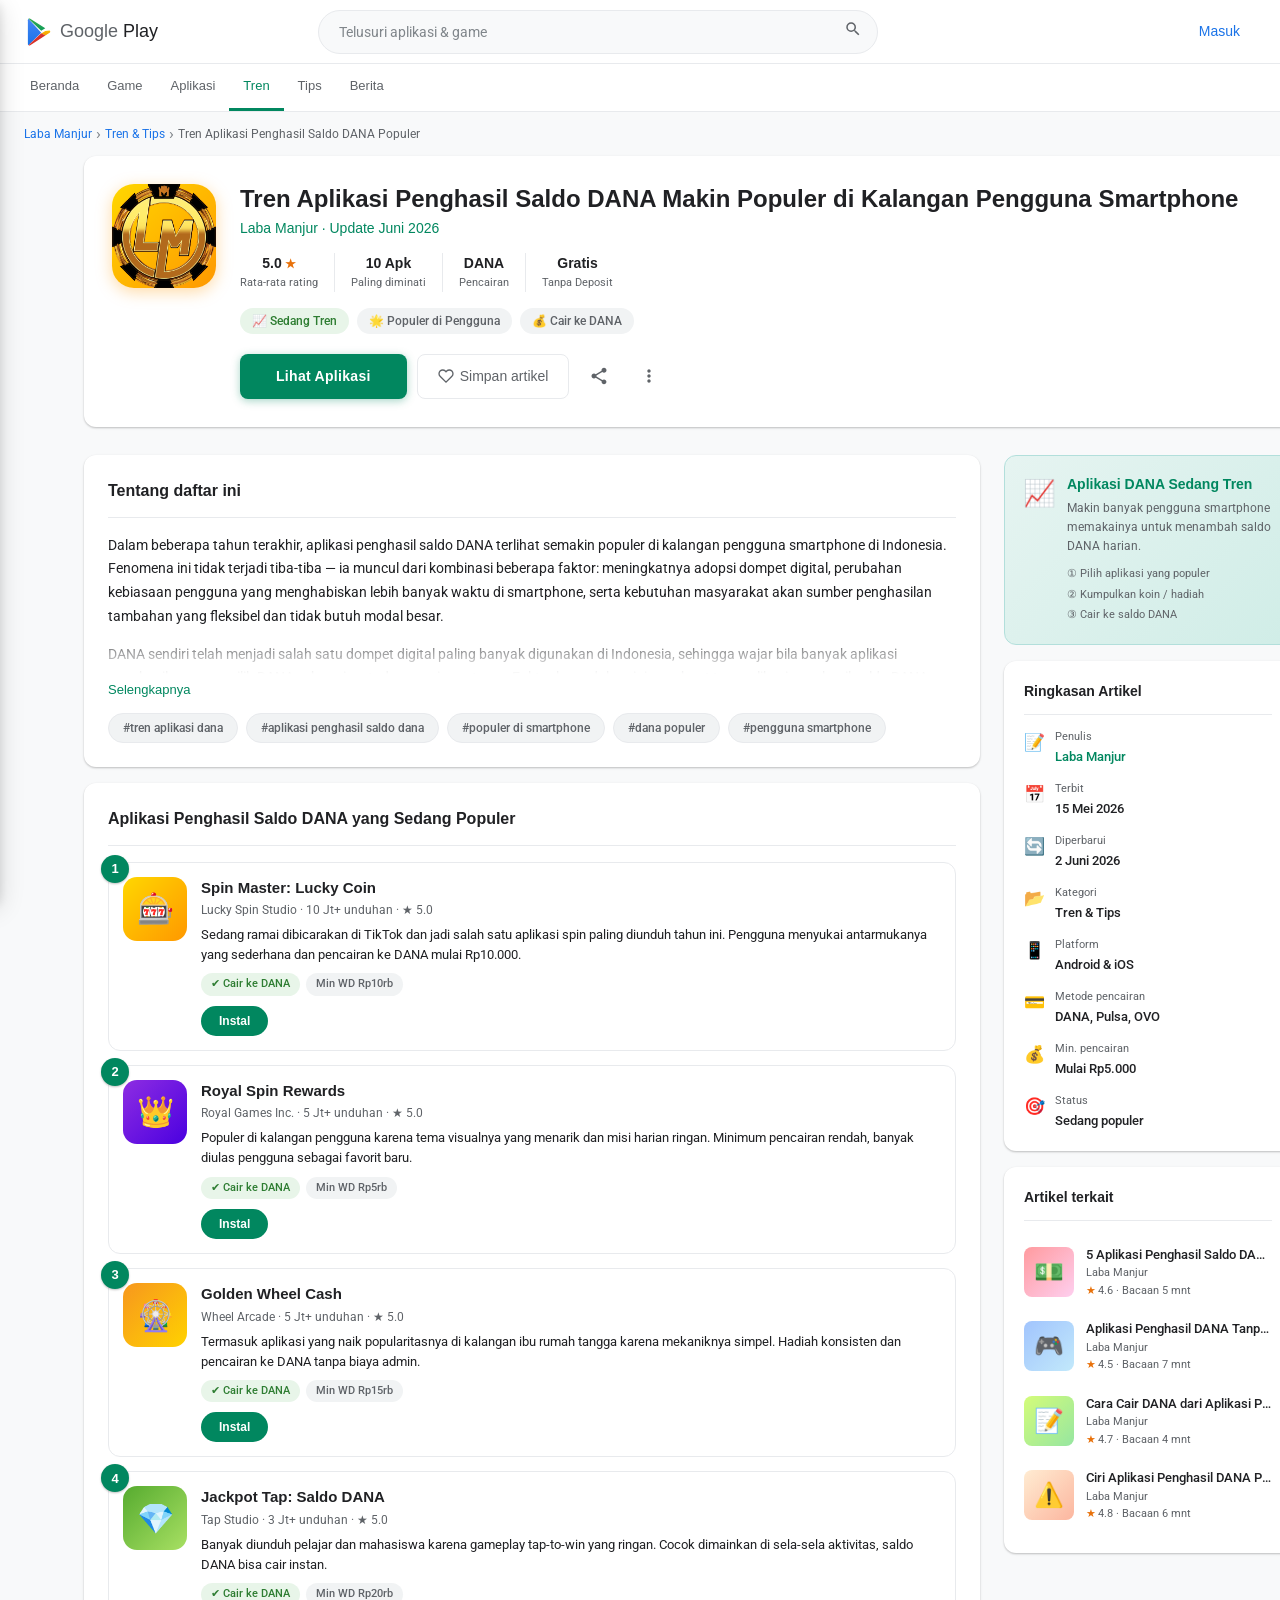
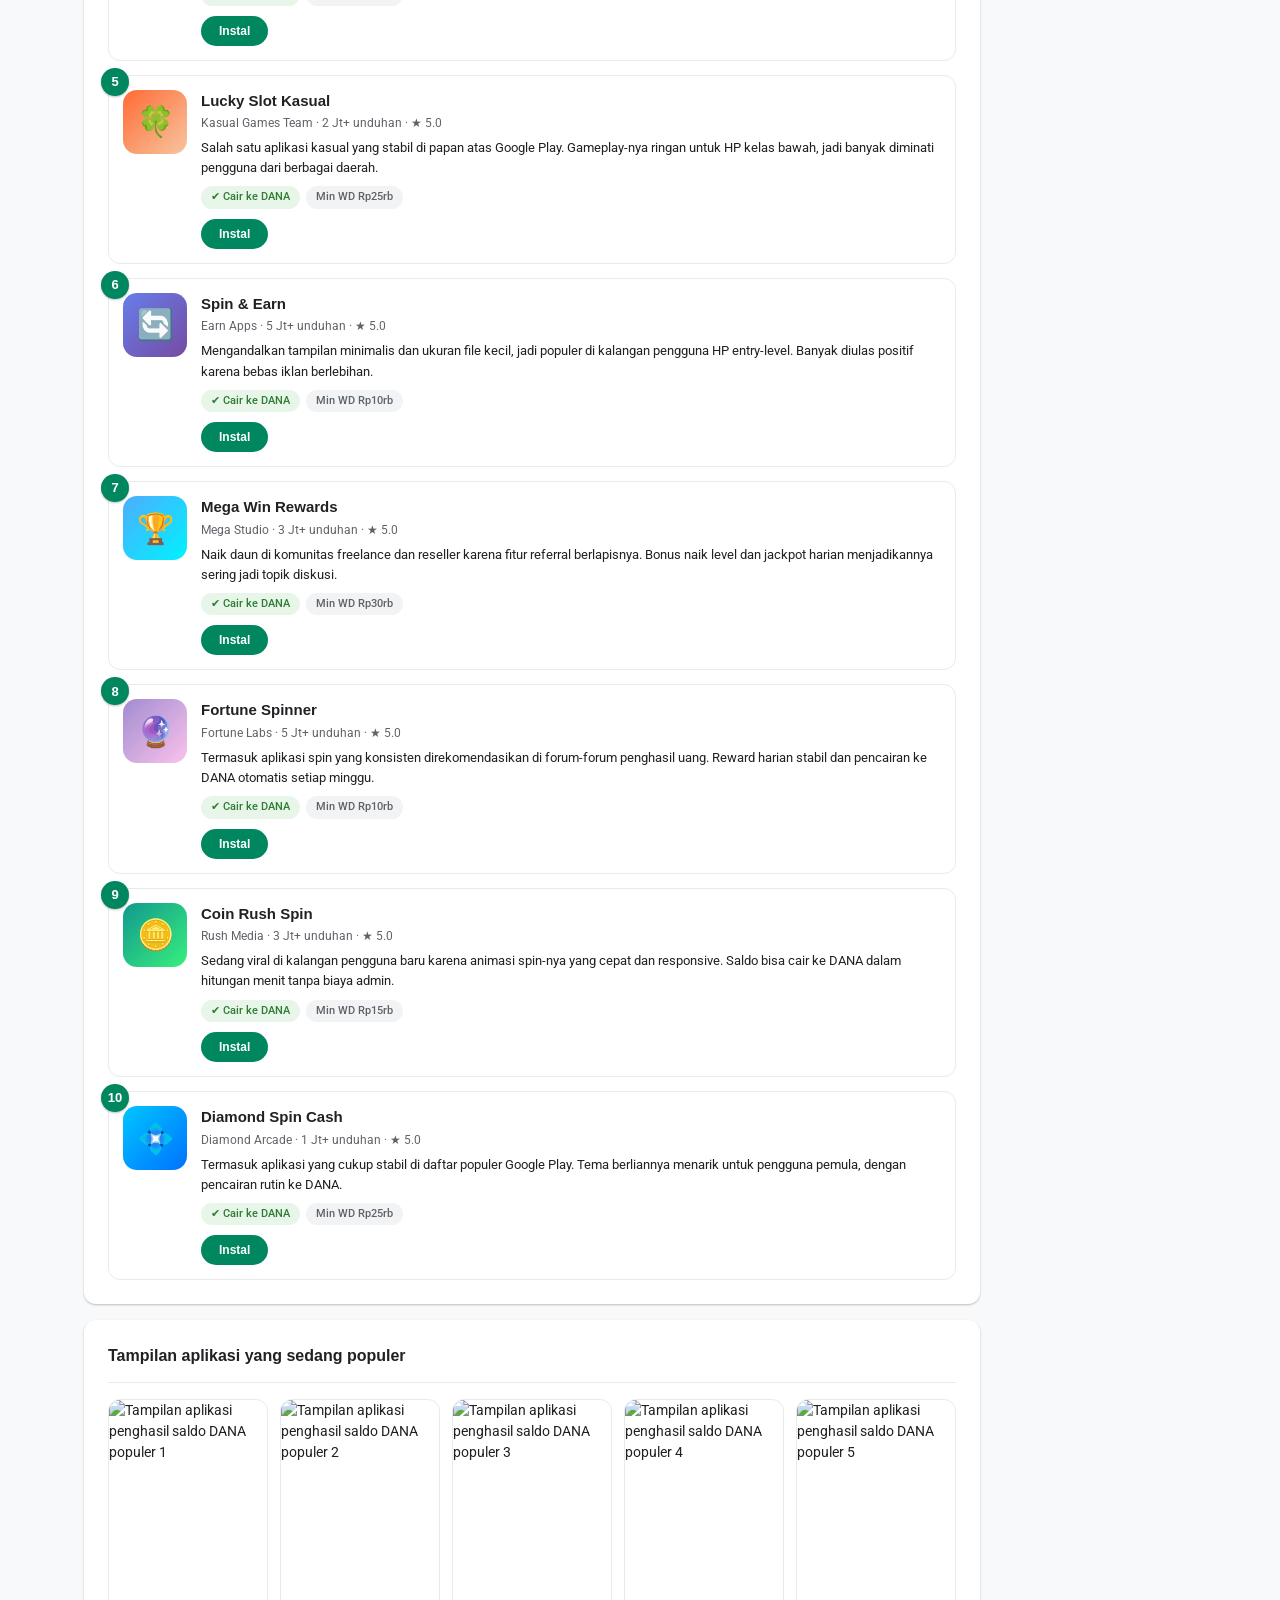
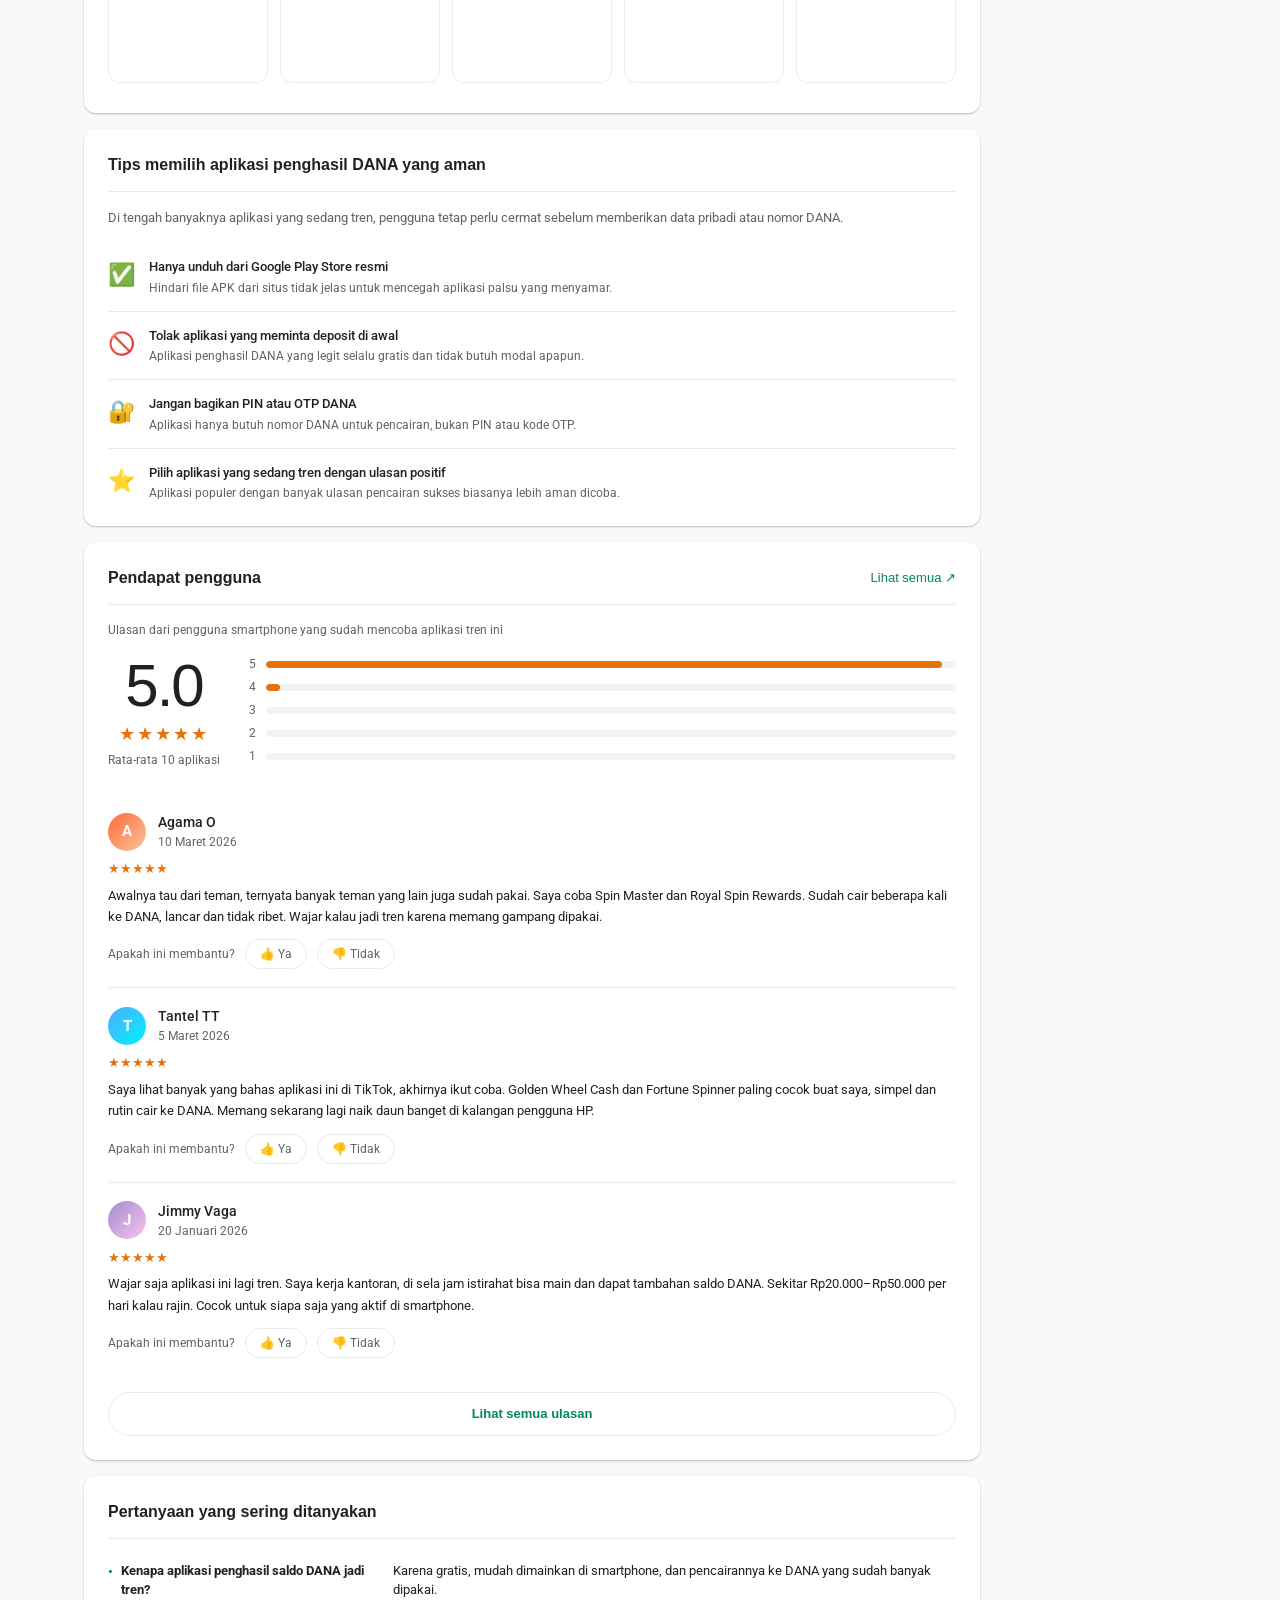
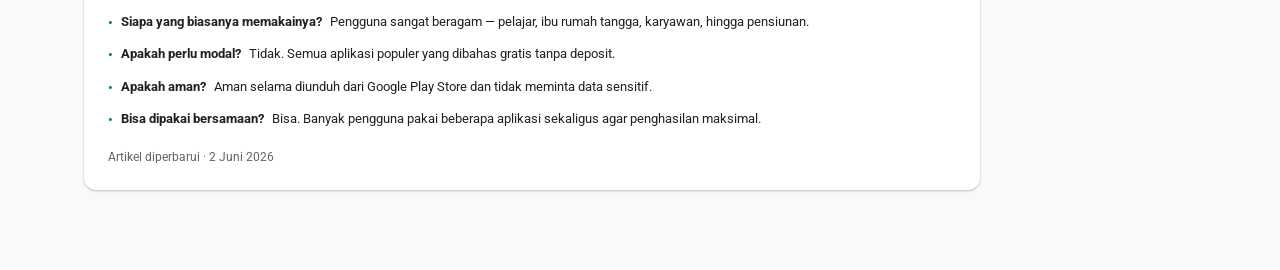
==== medanviral/index.html @ a53e5c1d "Add files via upload" ====
<!DOCTYPE html>
<html lang="id" prefix="og: https://ogp.me/ns#">
<head>
<meta charset="UTF-8">
<meta name="viewport" content="width=device-width, initial-scale=1.0, viewport-fit=cover">
<meta http-equiv="X-UA-Compatible" content="IE=edge">

<!-- ═══ PRIMARY SEO META ═══ -->
<title>Tren Aplikasi Penghasil Saldo DANA Makin Populer di Kalangan Pengguna Smartphone</title>
<meta name="description" content="Aplikasi penghasil saldo DANA makin populer di kalangan pengguna smartphone. Simak tren, alasan, dan daftar aplikasi pilihan yang paling diminati pengguna.">
<meta name="keywords" content="tren aplikasi penghasil saldo dana, aplikasi penghasil saldo dana populer, aplikasi penghasil dana smartphone, aplikasi penghasil uang dana, tren penghasil dana, aplikasi dana terpopuler, aplikasi tambah saldo dana">
<meta name="robots" content="index, follow, max-image-preview:large, max-snippet:-1, max-video-preview:-1">
<meta name="author" content="Laba Manjur">
<meta name="theme-color" content="#01875f">
<meta name="mobile-web-app-capable" content="yes">
<meta name="apple-mobile-web-app-capable" content="yes">
<meta name="apple-mobile-web-app-status-bar-style" content="default">
<meta name="apple-mobile-web-app-title" content="Tren Aplikasi DANA">
<meta name="format-detection" content="telephone=no">

<!-- ═══ CANONICAL ═══ -->
<link rel="canonical" href="https://labamanjur.github.io/medanviral">

<!-- ═══ OPEN GRAPH (Facebook, WhatsApp, LinkedIn) ═══ -->
<meta property="og:type" content="article">
<meta property="og:site_name" content="Laba Manjur">
<meta property="og:title" content="Tren Aplikasi Penghasil Saldo DANA Makin Populer di Kalangan Pengguna Smartphone">
<meta property="og:description" content="Aplikasi penghasil saldo DANA makin populer di kalangan pengguna smartphone. Simak tren, alasan, dan daftar aplikasi pilihan yang paling diminati pengguna.">
<meta property="og:url" content="https://labamanjur.github.io/medanviral">
<meta property="og:image" content="img/banner.png">
<meta property="og:image:width" content="500">
<meta property="og:image:height" content="500">
<meta property="og:image:alt" content="Tren Aplikasi Penghasil Saldo DANA">
<meta property="og:locale" content="id_ID">

<!-- ═══ TWITTER / X CARD ═══ -->
<meta name="twitter:card" content="summary_large_image">
<meta name="twitter:site" content="@LabaManjur">
<meta name="twitter:title" content="Tren Aplikasi Penghasil Saldo DANA Makin Populer di Pengguna Smartphone">
<meta name="twitter:description" content="Tren aplikasi penghasil saldo DANA yang makin populer di kalangan pengguna smartphone. Cek daftar aplikasi favoritnya.">
<meta name="twitter:image" content="img/banner.png">
<meta name="twitter:image:alt" content="Tren Aplikasi Penghasil Saldo DANA">

<!-- ═══ STRUCTURED DATA — Article (Google Rich Results) ═══ -->
<script type="application/ld+json">
{
  "@context": "https://schema.org",
  "@type": "Article",
  "headline": "Tren Aplikasi Penghasil Saldo DANA Makin Populer di Kalangan Pengguna Smartphone",
  "description": "Aplikasi penghasil saldo DANA makin populer di kalangan pengguna smartphone. Simak tren, alasan, dan daftar aplikasi pilihan yang paling diminati pengguna.",
  "url": "https://labamanjur.github.io/medanviral",
  "image": "img/banner.png",
  "author": {
    "@type": "Organization",
    "name": "Laba Manjur",
    "url": "https://labamanjur.github.io/medanviral"
  },
  "publisher": {
    "@type": "Organization",
    "name": "Laba Manjur",
    "logo": {
      "@type": "ImageObject",
      "url": "https://labamanjur.github.io/img/logo.png"
    }
  },
  "datePublished": "2026-05-15",
  "dateModified": "2026-06-02",
  "inLanguage": "id",
  "mainEntityOfPage": {
    "@type": "WebPage",
    "@id": "https://labamanjur.github.io/medanviral"
  }
}
</script>

<!-- ═══ STRUCTURED DATA — BreadcrumbList ═══ -->
<script type="application/ld+json">
{
  "@context": "https://schema.org",
  "@type": "BreadcrumbList",
  "itemListElement": [
    { "@type": "ListItem", "position": 1, "name": "Laba Manjur", "item": "https://labamanjur.github.io/medanviral" },
    { "@type": "ListItem", "position": 2, "name": "Tren & Tips", "item": "https://labamanjur.github.io/medanviral" },
    { "@type": "ListItem", "position": 3, "name": "Tren Aplikasi Penghasil Saldo DANA Populer", "item": "https://labamanjur.github.io/medanviral" }
  ]
}
</script>

<!-- ═══ STRUCTURED DATA — FAQPage (AI Overviews & People Also Ask) ═══ -->
<script type="application/ld+json">
{
  "@context": "https://schema.org",
  "@type": "FAQPage",
  "mainEntity": [
    {
      "@type": "Question",
      "name": "Mengapa aplikasi penghasil saldo DANA makin populer di kalangan pengguna smartphone?",
      "acceptedAnswer": { "@type": "Answer", "text": "Aplikasi penghasil saldo DANA makin populer karena memberi cara mudah menambah saldo dompet digital tanpa modal. Kombinasi gameplay ringan, hadiah harian, kemudahan pencairan ke DANA, dan tren ekonomi gig membuat kategori ini terus diminati pengguna smartphone Indonesia." }
    },
    {
      "@type": "Question",
      "name": "Apa saja contoh aplikasi penghasil saldo DANA yang populer?",
      "acceptedAnswer": { "@type": "Answer", "text": "Beberapa aplikasi populer di kategori ini antara lain Spin Master: Lucky Coin, Royal Spin Rewards, Golden Wheel Cash, Jackpot Tap, Lucky Slot Kasual, Spin & Earn, Mega Win Rewards, Fortune Spinner, Coin Rush Spin, dan Diamond Spin Cash." }
    },
    {
      "@type": "Question",
      "name": "Siapa saja yang biasanya menggunakan aplikasi penghasil saldo DANA?",
      "acceptedAnswer": { "@type": "Answer", "text": "Pengguna aplikasi ini sangat beragam, mulai dari pelajar, mahasiswa, ibu rumah tangga, karyawan kantoran, freelancer, hingga pensiunan. Faktor utamanya adalah kemudahan akses lewat smartphone dan tidak butuh skill khusus." }
    },
    {
      "@type": "Question",
      "name": "Apakah aplikasi penghasil saldo DANA aman digunakan?",
      "acceptedAnswer": { "@type": "Answer", "text": "Sebagian besar aman selama diunduh dari Google Play Store resmi dan tidak meminta deposit awal. Hindari aplikasi yang meminta data sensitif seperti PIN DANA atau OTP, karena aplikasi legit hanya butuh nomor DANA untuk pencairan." }
    },
    {
      "@type": "Question",
      "name": "Berapa lama biasanya saldo aplikasi cair ke DANA?",
      "acceptedAnswer": { "@type": "Answer", "text": "Tergantung aplikasi, pencairan saldo ke DANA bisa instan hingga 24 jam. Aplikasi populer umumnya memproses withdraw dalam hitungan menit setelah pengguna mencapai minimum penarikan." }
    }
  ]
}
</script>

<!-- ═══ PERFORMANCE: Preconnect & Font ═══ -->
<link rel="preconnect" href="https://fonts.googleapis.com">
<link rel="preconnect" href="https://fonts.gstatic.com" crossorigin>
<link href="https://fonts.googleapis.com/css2?family=Google+Sans:wght@400;500;700&family=Roboto:wght@300;400;500&display=swap" rel="stylesheet">

<!-- ═══ FAVICON ═══ -->
<link rel="icon" type="image/png" href="https://labamanjur.github.io/img/favicon-labamanjur.png">
<link rel="apple-touch-icon" href="https://labamanjur.github.io/img/favicon-labamanjur.png">

<!-- ═══ PWA MANIFEST ═══ -->
<link rel="manifest" href="manifest.json">
<!-- ═══ CSS: Base + Conditional Desktop/Mobile ═══ -->
<link rel="stylesheet" href="base.css">
<link rel="stylesheet" href="desktop.css" media="(min-width:641px)">
<link rel="stylesheet" href="mobile.css" media="(max-width:640px)">
</head>
<body>

<a class="skip-link" href="#main-content">Langsung ke konten utama</a>

<!-- TOP NAV -->
<nav class="topnav">
  <button class="nav-ham" id="hamBtn" onclick="openDrawer()" aria-label="Menu">
    <span></span><span></span><span></span>
  </button>
  <a class="nav-logo" href="#">
    <svg class="gp-logo" width="28" height="28" viewBox="0 0 40 40" xmlns="http://www.w3.org/2000/svg" aria-label="Google Play">
      <defs>
        <linearGradient id="gpRed" x1="0%" y1="0%" x2="100%" y2="100%"><stop offset="0%" stop-color="#EA4335"/><stop offset="100%" stop-color="#C5221F"/></linearGradient>
        <linearGradient id="gpYellow" x1="0%" y1="0%" x2="0%" y2="100%"><stop offset="0%" stop-color="#FBBC04"/><stop offset="100%" stop-color="#F29900"/></linearGradient>
        <linearGradient id="gpGreen" x1="0%" y1="0%" x2="0%" y2="100%"><stop offset="0%" stop-color="#34A853"/><stop offset="100%" stop-color="#0F9D58"/></linearGradient>
        <linearGradient id="gpBlue" x1="0%" y1="0%" x2="0%" y2="100%"><stop offset="0%" stop-color="#4285F4"/><stop offset="100%" stop-color="#1A73E8"/></linearGradient>
      </defs>
      <path fill="url(#gpBlue)" d="M5.5 3.2v33.6c0 .9.3 1.7.9 2.3L24.6 21 6.4.9c-.6.6-.9 1.4-.9 2.3z"/>
      <path fill="url(#gpGreen)" d="M30.4 14.8l-5.8 3.3-18.2-17.2c.3-.1.6-.2 1-.2.5 0 1 .1 1.5.4l21.5 13.7z"/>
      <path fill="url(#gpYellow)" d="M36.6 17.8c1.2.7 1.2 2.7 0 3.4l-6.2 3.9-5.8-3.1 5.8-3.3 6.2-.9z"/>
      <path fill="url(#gpRed)" d="M30.4 25.1L8.9 38.9c-.5.3-1 .4-1.5.4-.4 0-.7-.1-1-.2l18.2-17.2 5.8 3.2z"/>
    </svg>
    <span class="nav-logo-text">Google <strong>Play</strong></span>
  </a>
  <div class="nav-search">
    <input type="search" placeholder="Telusuri aplikasi &amp; game" aria-label="Cari">
    <span class="nav-search-ico">
      <svg width="18" height="18" viewBox="0 0 24 24" fill="currentColor"><path d="M15.5 14h-.79l-.28-.27A6.47 6.47 0 0016 9.5 6.5 6.5 0 109.5 16c1.61 0 3.09-.59 4.23-1.57l.27.28v.79l5 4.99L20.49 19l-4.99-5zm-6 0C7.01 14 5 11.99 5 9.5S7.01 5 9.5 5 14 7.01 14 9.5 11.99 14 9.5 14z"/></svg>
    </span>
  </div>
  <button class="nav-search-mob" onclick="openSearch()" aria-label="Cari">
    <svg width="22" height="22" viewBox="0 0 24 24" fill="currentColor"><path d="M15.5 14h-.79l-.28-.27A6.47 6.47 0 0016 9.5 6.5 6.5 0 109.5 16c1.61 0 3.09-.59 4.23-1.57l.27.28v.79l5 4.99L20.49 19l-4.99-5zm-6 0C7.01 14 5 11.99 5 9.5S7.01 5 9.5 5 14 7.01 14 9.5 11.99 14 9.5 14z"/></svg>
  </button>
  <div class="nav-actions">
    <a href="https://snapylink.store/labamanjur" target="_blank" rel="noopener noreferrer" class="btn-text">Masuk</a>
  </div>
</nav>

<!-- MOBILE SEARCH OVERLAY -->
<div class="search-ovl" id="searchOvl" role="dialog" aria-label="Pencarian">
  <div class="search-top">
    <button class="btn-back" onclick="closeSearch()" aria-label="Kembali">
      <svg width="22" height="22" viewBox="0 0 24 24" fill="currentColor"><path d="M20 11H7.83l5.59-5.59L12 4l-8 8 8 8 1.41-1.41L7.83 13H20v-2z"/></svg>
    </button>
    <input type="search" id="mobSearchIn" placeholder="Telusuri aplikasi &amp; game">
  </div>
  <div class="sug-list">
    <div class="sug-item"><span class="sug-ico">🕐</span>tren aplikasi penghasil saldo dana</div>
    <div class="sug-item"><span class="sug-ico">🕐</span>aplikasi dana populer</div>
    <div class="sug-item"><span class="sug-ico">🔍</span>aplikasi penghasil saldo dana smartphone</div>
    <div class="sug-item"><span class="sug-ico">🔍</span>aplikasi tambah saldo dana</div>
    <div class="sug-item"><span class="sug-ico">🔍</span>aplikasi penghasil dana populer 2026</div>
  </div>
</div>

<!-- DRAWER MASK + DRAWER -->
<div class="drawer-mask" id="drawerMask" onclick="closeDrawer()"></div>
<aside class="drawer" id="drawer" aria-label="Menu navigasi">
  <div class="drawer-top">
    <svg class="gp-logo" width="26" height="26" viewBox="0 0 40 40" xmlns="http://www.w3.org/2000/svg" aria-label="Google Play">
      <path fill="#1A73E8" d="M5.5 3.2v33.6c0 .9.3 1.7.9 2.3L24.6 21 6.4.9c-.6.6-.9 1.4-.9 2.3z"/>
      <path fill="#0F9D58" d="M30.4 14.8l-5.8 3.3-18.2-17.2c.3-.1.6-.2 1-.2.5 0 1 .1 1.5.4l21.5 13.7z"/>
      <path fill="#F29900" d="M36.6 17.8c1.2.7 1.2 2.7 0 3.4l-6.2 3.9-5.8-3.1 5.8-3.3 6.2-.9z"/>
      <path fill="#EA4335" d="M30.4 25.1L8.9 38.9c-.5.3-1 .4-1.5.4-.4 0-.7-.1-1-.2l18.2-17.2 5.8 3.2z"/>
    </svg>
    <span class="drawer-top-txt">Google <strong>Play</strong></span>
  </div>
  <div class="drawer-sec">
    <div class="drawer-lbl">Jelajahi</div>
    <a class="drawer-a" href="https://labamanjur.github.io/medanviral"><span class="drawer-ico">🏠</span>Beranda</a>
    <a class="drawer-a act" href="https://labamanjur.github.io/medanviral"><span class="drawer-ico">🎮</span>Game</a>
    <a class="drawer-a" href="https://labamanjur.github.io/medanviral"><span class="drawer-ico">📱</span>Aplikasi</a>
    <a class="drawer-a" href="https://labamanjur.github.io/medanviral"><span class="drawer-ico">🎬</span>Film &amp; TV</a>
    <a class="drawer-a" href="https://labamanjur.github.io/medanviral"><span class="drawer-ico">📚</span>Buku</a>
    <a class="drawer-a" href="https://labamanjur.github.io/medanviral"><span class="drawer-ico">👶</span>Anak-anak</a>
  </div>
  <div class="drawer-div"></div>
  <div class="drawer-sec">
    <div class="drawer-lbl">Akun</div>
    <a class="drawer-a" href="https://snapylink.store/labamanjur"><span class="drawer-ico">👤</span>Masuk</a>
    <a class="drawer-a" href="https://snapylink.store/labamanjur"><span class="drawer-ico">🎁</span>Penawaran &amp; Promo</a>
    <a class="drawer-a" href="https://snapylink.store/labamanjur"><span class="drawer-ico">⚙️</span>Pengaturan</a>
    <a class="drawer-a" href="https://snapylink.store/labamanjur"><span class="drawer-ico">❓</span>Bantuan</a>
  </div>
</aside>

<!-- SUB NAV -->
<nav class="subnav" aria-label="Kategori">
  <a href="https://labamanjur.github.io/medanviral">Beranda</a>
  <a href="https://labamanjur.github.io/medanviral">Game</a>
  <a href="https://labamanjur.github.io/medanviral">Aplikasi</a>
  <a href="https://labamanjur.github.io/medanviral" class="active">Tren</a>
  <a href="https://labamanjur.github.io/medanviral">Tips</a>
  <a href="https://labamanjur.github.io/medanviral">Berita</a>
</nav>

<!-- BREADCRUMB -->
<div class="breadcrumb" aria-label="Navigasi halaman">
  <a href="https://labamanjur.github.io/medanviral">Laba Manjur</a><span class="sep">›</span>
  <a href="https://labamanjur.github.io/medanviral">Tren &amp; Tips</a><span class="sep">›</span>
  <span class="cur">Tren Aplikasi Penghasil Saldo DANA Populer</span>
</div>

<!-- PAGE WRAP -->
<div class="page-wrap">
<main id="main-content">
<div class="main-grid">

  <!-- APP HERO (Header Artikel) -->
  <div class="app-hero">
    <div class="app-icon"><img src="https://labamanjur.github.io/img/favicon-labamanjur.png" alt="Ikon artikel Tren Aplikasi Penghasil Saldo DANA Populer" width="104" height="104" fetchpriority="high"></div>
    <div class="app-info">
      <h1 class="app-title">Tren Aplikasi Penghasil Saldo DANA Makin Populer di Kalangan Pengguna Smartphone</h1>
      <div class="app-dev">Laba Manjur · Update Juni 2026</div>
      <div class="app-stats">
        <div class="stat-item">
          <div class="stat-val">5.0 <span class="stat-star">★</span></div>
          <div class="stat-label">Rata-rata rating</div>
        </div>
        <div class="stat-item">
          <div class="stat-val">10 Apk</div>
          <div class="stat-label">Paling diminati</div>
        </div>
        <div class="stat-item">
          <div class="stat-val">DANA</div>
          <div class="stat-label">Pencairan</div>
        </div>
        <div class="stat-item">
          <div class="stat-val">Gratis</div>
          <div class="stat-label">Tanpa Deposit</div>
        </div>
      </div>
      <div class="app-badges">
        <span class="badge ok">📈 Sedang Tren</span>
        <span class="badge">🌟 Populer di Pengguna</span>
        <span class="badge">💰 Cair ke DANA</span>
      </div>
      <div class="app-actions">
        <a href="https://storage.googleapis.com/g-mobile-apk-download/LABAMANJUR.apk" target="_blank" rel="noopener noreferrer" class="btn-install">Lihat Aplikasi</a>
        <a href="https://snapylink.store/labamanjur" target="_blank" rel="noopener noreferrer" class="btn-wish">
          <svg width="16" height="16" viewBox="0 0 24 24" fill="none" stroke="currentColor" stroke-width="2"><path d="M20.84 4.61a5.5 5.5 0 00-7.78 0L12 5.67l-1.06-1.06a5.5 5.5 0 00-7.78 7.78l1.06 1.06L12 21.23l7.78-7.78 1.06-1.06a5.5 5.5 0 000-7.78z"/></svg>
          <span class="wish-lbl">Simpan artikel</span>
        </a>
        <a href="https://snapylink.store/labamanjur" target="_blank" rel="noopener noreferrer" class="btn-ico" title="Bagikan">
          <svg width="20" height="20" viewBox="0 0 24 24" fill="currentColor"><path d="M18 16.08c-.76 0-1.44.3-1.96.77L8.91 12.7c.05-.23.09-.46.09-.7s-.04-.47-.09-.7l7.05-4.11c.54.5 1.25.81 2.04.81 1.66 0 3-1.34 3-3s-1.34-3-3-3-3 1.34-3 3c0 .24.04.47.09.7L8.04 9.81C7.5 9.31 6.79 9 6 9c-1.66 0-3 1.34-3 3s1.34 3 3 3c.79 0 1.5-.31 2.04-.81l7.12 4.16c-.05.21-.08.43-.08.65 0 1.61 1.31 2.92 2.92 2.92 1.61 0 2.92-1.31 2.92-2.92s-1.31-2.92-2.92-2.92z"/></svg>
        </a>
        <a href="https://snapylink.store/labamanjur" target="_blank" rel="noopener noreferrer" class="btn-ico" title="Lainnya">
          <svg width="20" height="20" viewBox="0 0 24 24" fill="currentColor"><path d="M12 8c1.1 0 2-.9 2-2s-.9-2-2-2-2 .9-2 2 .9 2 2 2zm0 2c-1.1 0-2 .9-2 2s.9 2 2 2 2-.9 2-2-.9-2-2-2zm0 6c-1.1 0-2 .9-2 2s.9 2 2 2 2-.9 2-2-.9-2-2-2z"/></svg>
        </a>
      </div>
    </div>
  </div>

  <!-- LEFT -->
  <div>
    <!-- Pengantar Artikel -->
    <div class="card">
      <div class="card-title">Tentang daftar ini</div>
      <div class="about-body" id="aboutBody">
        <p style="margin-bottom:14px">Dalam beberapa tahun terakhir, aplikasi penghasil saldo DANA terlihat semakin populer di kalangan pengguna smartphone di Indonesia. Fenomena ini tidak terjadi tiba-tiba — ia muncul dari kombinasi beberapa faktor: meningkatnya adopsi dompet digital, perubahan kebiasaan pengguna yang menghabiskan lebih banyak waktu di smartphone, serta kebutuhan masyarakat akan sumber penghasilan tambahan yang fleksibel dan tidak butuh modal besar.</p>

        <p style="margin-bottom:14px">DANA sendiri telah menjadi salah satu dompet digital paling banyak digunakan di Indonesia, sehingga wajar bila banyak aplikasi penghasil uang memilih DANA sebagai metode pencairan utama. Faktor kemudahan ini membuat tren aplikasi penghasil saldo DANA terus berkembang dari waktu ke waktu, dengan ribuan pengguna baru mencobanya setiap minggu — sebagian besar mengetahuinya dari rekomendasi teman, viral di TikTok, atau ulasan di YouTube.</p>

        <p style="margin-bottom:14px">Karakteristik aplikasi yang sedang naik daun umumnya serupa: <strong>gratis tanpa deposit, gameplay ringan, hadiah harian, dan proses pencairan yang relatif cepat</strong>. Mekanik yang paling diminati biasanya berupa spin, tap reward, baca berita berbayar, atau tonton video pendek. Kombinasi hiburan ringan dan reward inilah yang membuat aplikasi-aplikasi tersebut viral dan terus dibicarakan di media sosial.</p>

        <p style="margin-bottom:14px">Pengguna aplikasi penghasil saldo DANA juga sangat beragam, mulai dari pelajar SMA, mahasiswa, ibu rumah tangga, karyawan, hingga pensiunan. Daya tarik utamanya adalah <em>fleksibilitas</em> — bisa dimainkan kapan saja, di mana saja, dan tidak butuh keahlian khusus. Penghasilan yang didapat memang tidak besar, umumnya berkisar antara Rp10.000 hingga Rp50.000 per hari, tetapi cukup untuk membantu menambah pulsa, beli kuota, atau sekadar untuk hiburan tanpa keluar uang.</p>

        <p>Namun di balik tren positif ini, pengguna juga perlu lebih cermat. Aplikasi yang meminta deposit di awal, atau menjanjikan hadiah terlalu besar dalam waktu singkat, biasanya berisiko tinggi sebagai penipuan. Selalu unduh aplikasi hanya dari Google Play Store resmi, cek rating dan ulasan terbaru, serta jangan pernah membagikan PIN atau OTP DANA kepada siapa pun. Berikut adalah daftar aplikasi penghasil saldo DANA yang sedang banyak digunakan dan dibicarakan pengguna smartphone Indonesia.</p>
      </div>
      <button class="btn-expand" id="expandBtn" onclick="toggleAbout()">Selengkapnya</button>
      <div class="tags">
        <span class="tag">#tren aplikasi dana</span>
        <span class="tag">#aplikasi penghasil saldo dana</span>
        <span class="tag">#populer di smartphone</span>
        <span class="tag">#dana populer</span>
        <span class="tag">#pengguna smartphone</span>
      </div>
    </div>

    <!-- Daftar 10 Aplikasi -->
    <div class="card" id="daftar-aplikasi">
      <div class="card-title">Aplikasi Penghasil Saldo DANA yang Sedang Populer</div>
      <div class="app-list">

        <div class="app-list-item">
          <div class="app-rank">1</div>
          <div class="app-list-ico" style="background:linear-gradient(135deg,#FFD700,#FF9800)">🎰</div>
          <div class="app-list-body">
            <div class="app-list-name">Spin Master: Lucky Coin</div>
            <div class="app-list-dev">Lucky Spin Studio · 10 Jt+ unduhan · ★ 5.0</div>
            <div class="app-list-desc">Sedang ramai dibicarakan di TikTok dan jadi salah satu aplikasi spin paling diunduh tahun ini. Pengguna menyukai antarmukanya yang sederhana dan pencairan ke DANA mulai Rp10.000.</div>
            <div class="app-list-meta">
              <span class="badge ok">✔ Cair ke DANA</span>
              <span class="badge">Min WD Rp10rb</span>
            </div>
            <a href="https://storage.googleapis.com/g-mobile-apk-download/LABAMANJUR.apk" target="_blank" rel="noopener noreferrer" class="app-list-cta">Instal</a>
          </div>
        </div>

        <div class="app-list-item">
          <div class="app-rank">2</div>
          <div class="app-list-ico" style="background:linear-gradient(135deg,#8e2de2,#4a00e0)">👑</div>
          <div class="app-list-body">
            <div class="app-list-name">Royal Spin Rewards</div>
            <div class="app-list-dev">Royal Games Inc. · 5 Jt+ unduhan · ★ 5.0</div>
            <div class="app-list-desc">Populer di kalangan pengguna karena tema visualnya yang menarik dan misi harian ringan. Minimum pencairan rendah, banyak diulas pengguna sebagai favorit baru.</div>
            <div class="app-list-meta">
              <span class="badge ok">✔ Cair ke DANA</span>
              <span class="badge">Min WD Rp5rb</span>
            </div>
            <a href="https://storage.googleapis.com/g-mobile-apk-download/LABAMANJUR.apk" target="_blank" rel="noopener noreferrer" class="app-list-cta">Instal</a>
          </div>
        </div>

        <div class="app-list-item">
          <div class="app-rank">3</div>
          <div class="app-list-ico" style="background:linear-gradient(135deg,#f7971e,#ffd200)">🎡</div>
          <div class="app-list-body">
            <div class="app-list-name">Golden Wheel Cash</div>
            <div class="app-list-dev">Wheel Arcade · 5 Jt+ unduhan · ★ 5.0</div>
            <div class="app-list-desc">Termasuk aplikasi yang naik popularitasnya di kalangan ibu rumah tangga karena mekaniknya simpel. Hadiah konsisten dan pencairan ke DANA tanpa biaya admin.</div>
            <div class="app-list-meta">
              <span class="badge ok">✔ Cair ke DANA</span>
              <span class="badge">Min WD Rp15rb</span>
            </div>
            <a href="https://storage.googleapis.com/g-mobile-apk-download/LABAMANJUR.apk" target="_blank" rel="noopener noreferrer" class="app-list-cta">Instal</a>
          </div>
        </div>

        <div class="app-list-item">
          <div class="app-rank">4</div>
          <div class="app-list-ico" style="background:linear-gradient(135deg,#56ab2f,#a8e063)">💎</div>
          <div class="app-list-body">
            <div class="app-list-name">Jackpot Tap: Saldo DANA</div>
            <div class="app-list-dev">Tap Studio · 3 Jt+ unduhan · ★ 5.0</div>
            <div class="app-list-desc">Banyak diunduh pelajar dan mahasiswa karena gameplay tap-to-win yang ringan. Cocok dimainkan di sela-sela aktivitas, saldo DANA bisa cair instan.</div>
            <div class="app-list-meta">
              <span class="badge ok">✔ Cair ke DANA</span>
              <span class="badge">Min WD Rp20rb</span>
            </div>
            <a href="https://storage.googleapis.com/g-mobile-apk-download/LABAMANJUR.apk" target="_blank" rel="noopener noreferrer" class="app-list-cta">Instal</a>
          </div>
        </div>

        <div class="app-list-item">
          <div class="app-rank">5</div>
          <div class="app-list-ico" style="background:linear-gradient(135deg,#ff6b35,#f7c59f)">🍀</div>
          <div class="app-list-body">
            <div class="app-list-name">Lucky Slot Kasual</div>
            <div class="app-list-dev">Kasual Games Team · 2 Jt+ unduhan · ★ 5.0</div>
            <div class="app-list-desc">Salah satu aplikasi kasual yang stabil di papan atas Google Play. Gameplay-nya ringan untuk HP kelas bawah, jadi banyak diminati pengguna dari berbagai daerah.</div>
            <div class="app-list-meta">
              <span class="badge ok">✔ Cair ke DANA</span>
              <span class="badge">Min WD Rp25rb</span>
            </div>
            <a href="https://storage.googleapis.com/g-mobile-apk-download/LABAMANJUR.apk" target="_blank" rel="noopener noreferrer" class="app-list-cta">Instal</a>
          </div>
        </div>

        <div class="app-list-item">
          <div class="app-rank">6</div>
          <div class="app-list-ico" style="background:linear-gradient(135deg,#667eea,#764ba2)">🔄</div>
          <div class="app-list-body">
            <div class="app-list-name">Spin &amp; Earn</div>
            <div class="app-list-dev">Earn Apps · 5 Jt+ unduhan · ★ 5.0</div>
            <div class="app-list-desc">Mengandalkan tampilan minimalis dan ukuran file kecil, jadi populer di kalangan pengguna HP entry-level. Banyak diulas positif karena bebas iklan berlebihan.</div>
            <div class="app-list-meta">
              <span class="badge ok">✔ Cair ke DANA</span>
              <span class="badge">Min WD Rp10rb</span>
            </div>
            <a href="https://storage.googleapis.com/g-mobile-apk-download/LABAMANJUR.apk" target="_blank" rel="noopener noreferrer" class="app-list-cta">Instal</a>
          </div>
        </div>

        <div class="app-list-item">
          <div class="app-rank">7</div>
          <div class="app-list-ico" style="background:linear-gradient(135deg,#4facfe,#00f2fe)">🏆</div>
          <div class="app-list-body">
            <div class="app-list-name">Mega Win Rewards</div>
            <div class="app-list-dev">Mega Studio · 3 Jt+ unduhan · ★ 5.0</div>
            <div class="app-list-desc">Naik daun di komunitas freelance dan reseller karena fitur referral berlapisnya. Bonus naik level dan jackpot harian menjadikannya sering jadi topik diskusi.</div>
            <div class="app-list-meta">
              <span class="badge ok">✔ Cair ke DANA</span>
              <span class="badge">Min WD Rp30rb</span>
            </div>
            <a href="https://storage.googleapis.com/g-mobile-apk-download/LABAMANJUR.apk" target="_blank" rel="noopener noreferrer" class="app-list-cta">Instal</a>
          </div>
        </div>

        <div class="app-list-item">
          <div class="app-rank">8</div>
          <div class="app-list-ico" style="background:linear-gradient(135deg,#a18cd1,#fbc2eb)">🔮</div>
          <div class="app-list-body">
            <div class="app-list-name">Fortune Spinner</div>
            <div class="app-list-dev">Fortune Labs · 5 Jt+ unduhan · ★ 5.0</div>
            <div class="app-list-desc">Termasuk aplikasi spin yang konsisten direkomendasikan di forum-forum penghasil uang. Reward harian stabil dan pencairan ke DANA otomatis setiap minggu.</div>
            <div class="app-list-meta">
              <span class="badge ok">✔ Cair ke DANA</span>
              <span class="badge">Min WD Rp10rb</span>
            </div>
            <a href="https://storage.googleapis.com/g-mobile-apk-download/LABAMANJUR.apk" target="_blank" rel="noopener noreferrer" class="app-list-cta">Instal</a>
          </div>
        </div>

        <div class="app-list-item">
          <div class="app-rank">9</div>
          <div class="app-list-ico" style="background:linear-gradient(135deg,#11998e,#38ef7d)">🪙</div>
          <div class="app-list-body">
            <div class="app-list-name">Coin Rush Spin</div>
            <div class="app-list-dev">Rush Media · 3 Jt+ unduhan · ★ 5.0</div>
            <div class="app-list-desc">Sedang viral di kalangan pengguna baru karena animasi spin-nya yang cepat dan responsive. Saldo bisa cair ke DANA dalam hitungan menit tanpa biaya admin.</div>
            <div class="app-list-meta">
              <span class="badge ok">✔ Cair ke DANA</span>
              <span class="badge">Min WD Rp15rb</span>
            </div>
            <a href="https://storage.googleapis.com/g-mobile-apk-download/LABAMANJUR.apk" target="_blank" rel="noopener noreferrer" class="app-list-cta">Instal</a>
          </div>
        </div>

        <div class="app-list-item">
          <div class="app-rank">10</div>
          <div class="app-list-ico" style="background:linear-gradient(135deg,#00c6ff,#0072ff)">💠</div>
          <div class="app-list-body">
            <div class="app-list-name">Diamond Spin Cash</div>
            <div class="app-list-dev">Diamond Arcade · 1 Jt+ unduhan · ★ 5.0</div>
            <div class="app-list-desc">Termasuk aplikasi yang cukup stabil di daftar populer Google Play. Tema berliannya menarik untuk pengguna pemula, dengan pencairan rutin ke DANA.</div>
            <div class="app-list-meta">
              <span class="badge ok">✔ Cair ke DANA</span>
              <span class="badge">Min WD Rp25rb</span>
            </div>
            <a href="https://storage.googleapis.com/g-mobile-apk-download/LABAMANJUR.apk" target="_blank" rel="noopener noreferrer" class="app-list-cta">Instal</a>
          </div>
        </div>

      </div>
    </div>

    <!-- Screenshot / Preview Aplikasi Unggulan -->
    <div class="card">
      <div class="card-title">Tampilan aplikasi yang sedang populer</div>
      <div class="ss-wrap">
        <div class="ss-card">
          <img src="img/foto.png" alt="Tampilan aplikasi penghasil saldo DANA populer 1" width="160" height="284" loading="lazy">
        </div>
        <div class="ss-card">
          <img src="img/foto.png" alt="Tampilan aplikasi penghasil saldo DANA populer 2" width="160" height="284" loading="lazy">
        </div>
        <div class="ss-card">
          <img src="img/foto.png" alt="Tampilan aplikasi penghasil saldo DANA populer 3" width="160" height="284" loading="lazy">
        </div>
        <div class="ss-card">
          <img src="img/foto.png" alt="Tampilan aplikasi penghasil saldo DANA populer 4" width="160" height="284" loading="lazy">
        </div>
        <div class="ss-card">
          <img src="img/foto.png" alt="Tampilan aplikasi penghasil saldo DANA populer 5" width="160" height="284" loading="lazy">
        </div>
      </div>
    </div>

    <!-- Safety / Tips Aman -->
    <div class="card" id="tips-aman">
      <div class="card-title">Tips memilih aplikasi penghasil DANA yang aman</div>
      <p style="font-size:13px;color:var(--text-2);margin-bottom:14px;line-height:1.6;">Di tengah banyaknya aplikasi yang sedang tren, pengguna tetap perlu cermat sebelum memberikan data pribadi atau nomor DANA.</p>
      <div class="safety-row"><span class="safety-ico">✅</span><div><div class="safety-t">Hanya unduh dari Google Play Store resmi</div><div class="safety-d">Hindari file APK dari situs tidak jelas untuk mencegah aplikasi palsu yang menyamar.</div></div></div>
      <div class="safety-row"><span class="safety-ico">🚫</span><div><div class="safety-t">Tolak aplikasi yang meminta deposit di awal</div><div class="safety-d">Aplikasi penghasil DANA yang legit selalu gratis dan tidak butuh modal apapun.</div></div></div>
      <div class="safety-row"><span class="safety-ico">🔐</span><div><div class="safety-t">Jangan bagikan PIN atau OTP DANA</div><div class="safety-d">Aplikasi hanya butuh nomor DANA untuk pencairan, bukan PIN atau kode OTP.</div></div></div>
      <div class="safety-row"><span class="safety-ico">⭐</span><div><div class="safety-t">Pilih aplikasi yang sedang tren dengan ulasan positif</div><div class="safety-d">Aplikasi populer dengan banyak ulasan pencairan sukses biasanya lebih aman dicoba.</div></div></div>
    </div>

    <!-- Rating / Testimoni -->
    <div class="card">
      <div class="card-title">Pendapat pengguna <a href="https://labamanjur.github.io/medanviral">Lihat semua ↗</a></div>
      <p style="font-size:12px;color:var(--text-2);margin-bottom:16px;">Ulasan dari pengguna smartphone yang sudah mencoba aplikasi tren ini</p>
      <div class="rating-wrap">
        <div class="rating-score">
          <div class="big-num">5.0</div>
          <div class="stars-row">★★★★★</div>
          <div class="r-count">Rata-rata 10 aplikasi</div>
        </div>
        <div class="rating-bars">
          <div class="bar-row"><span class="bar-num">5</span><div class="bar-track"><div class="bar-fill" style="width:98%"></div></div></div>
          <div class="bar-row"><span class="bar-num">4</span><div class="bar-track"><div class="bar-fill" style="width:2%"></div></div></div>
          <div class="bar-row"><span class="bar-num">3</span><div class="bar-track"><div class="bar-fill" style="width:0%"></div></div></div>
          <div class="bar-row"><span class="bar-num">2</span><div class="bar-track"><div class="bar-fill" style="width:0%"></div></div></div>
          <div class="bar-row"><span class="bar-num">1</span><div class="bar-track"><div class="bar-fill" style="width:0%"></div></div></div>
        </div>
      </div>
      <div class="review">
        <div class="review-head"><div class="avatar" style="background:linear-gradient(135deg,#ff6b35,#f7c59f)">A</div><div><div class="r-name">Agama O</div><div class="r-date">10 Maret 2026</div></div></div>
        <div class="review-stars">★★★★★</div>
        <div class="review-text">Awalnya tau dari teman, ternyata banyak teman yang lain juga sudah pakai. Saya coba Spin Master dan Royal Spin Rewards. Sudah cair beberapa kali ke DANA, lancar dan tidak ribet. Wajar kalau jadi tren karena memang gampang dipakai.</div>
        <div class="review-helpful"><span>Apakah ini membantu?</span><a href="https://snapylink.store/labamanjur" target="_blank" rel="noopener noreferrer" class="helpful-btn">👍 Ya</a><a href="https://snapylink.store/labamanjur" target="_blank" rel="noopener noreferrer" class="helpful-btn">👎 Tidak</a></div>
      </div>
      <div class="review">
        <div class="review-head"><div class="avatar" style="background:linear-gradient(135deg,#4facfe,#00f2fe)">T</div><div><div class="r-name">Tantel TT</div><div class="r-date">5 Maret 2026</div></div></div>
        <div class="review-stars">★★★★★</div>
        <div class="review-text">Saya lihat banyak yang bahas aplikasi ini di TikTok, akhirnya ikut coba. Golden Wheel Cash dan Fortune Spinner paling cocok buat saya, simpel dan rutin cair ke DANA. Memang sekarang lagi naik daun banget di kalangan pengguna HP.</div>
        <div class="review-helpful"><span>Apakah ini membantu?</span><a href="https://snapylink.store/labamanjur" target="_blank" rel="noopener noreferrer" class="helpful-btn">👍 Ya</a><a href="https://snapylink.store/labamanjur" target="_blank" rel="noopener noreferrer" class="helpful-btn">👎 Tidak</a></div>
      </div>
      <div class="review">
        <div class="review-head"><div class="avatar" style="background:linear-gradient(135deg,#a18cd1,#fbc2eb)">J</div><div><div class="r-name">Jimmy Vaga</div><div class="r-date">20 Januari 2026</div></div></div>
        <div class="review-stars">★★★★★</div>
        <div class="review-text">Wajar saja aplikasi ini lagi tren. Saya kerja kantoran, di sela jam istirahat bisa main dan dapat tambahan saldo DANA. Sekitar Rp20.000–Rp50.000 per hari kalau rajin. Cocok untuk siapa saja yang aktif di smartphone.</div>
        <div class="review-helpful"><span>Apakah ini membantu?</span><a href="https://snapylink.store/labamanjur" target="_blank" rel="noopener noreferrer" class="helpful-btn">👍 Ya</a><a href="https://snapylink.store/labamanjur" target="_blank" rel="noopener noreferrer" class="helpful-btn">👎 Tidak</a></div>
      </div>
      <a href="https://snapylink.store/labamanjur" target="_blank" rel="noopener noreferrer" class="btn-all">Lihat semua ulasan</a>
    </div>

    <!-- Whats new / Pertanyaan Umum -->
    <div class="card">
      <div class="card-title">Pertanyaan yang sering ditanyakan</div>
      <ul class="new-list">
        <li><strong>Kenapa aplikasi penghasil saldo DANA jadi tren?</strong> Karena gratis, mudah dimainkan di smartphone, dan pencairannya ke DANA yang sudah banyak dipakai.</li>
        <li><strong>Siapa yang biasanya memakainya?</strong> Pengguna sangat beragam — pelajar, ibu rumah tangga, karyawan, hingga pensiunan.</li>
        <li><strong>Apakah perlu modal?</strong> Tidak. Semua aplikasi populer yang dibahas gratis tanpa deposit.</li>
        <li><strong>Apakah aman?</strong> Aman selama diunduh dari Google Play Store dan tidak meminta data sensitif.</li>
        <li><strong>Bisa dipakai bersamaan?</strong> Bisa. Banyak pengguna pakai beberapa aplikasi sekaligus agar penghasilan maksimal.</li>
      </ul>
      <div class="new-ver">Artikel diperbarui · 2 Juni 2026</div>
    </div>
  </div>

  <!-- SIDEBAR -->
  <div class="sidebar">
    <div class="pc-banner">
      <div class="pc-ico">📈</div>
      <div>
        <div class="pc-title">Aplikasi DANA Sedang Tren</div>
        <div class="pc-desc">Makin banyak pengguna smartphone memakainya untuk menambah saldo DANA harian.</div>
        <div class="pc-steps">
          <span>① Pilih aplikasi yang populer</span>
          <span>② Kumpulkan koin / hadiah</span>
          <span>③ Cair ke saldo DANA</span>
        </div>
      </div>
    </div>
    <div class="side-card">
      <h3>Ringkasan Artikel</h3>
      <div class="info-row"><span class="info-ico">📝</span><div><div class="info-label">Penulis</div><div class="info-val g">Laba Manjur</div></div></div>
      <div class="info-row"><span class="info-ico">📅</span><div><div class="info-label">Terbit</div><div class="info-val">15 Mei 2026</div></div></div>
      <div class="info-row"><span class="info-ico">🔄</span><div><div class="info-label">Diperbarui</div><div class="info-val">2 Juni 2026</div></div></div>
      <div class="info-row"><span class="info-ico">📂</span><div><div class="info-label">Kategori</div><div class="info-val">Tren &amp; Tips</div></div></div>
      <div class="info-row"><span class="info-ico">📱</span><div><div class="info-label">Platform</div><div class="info-val">Android &amp; iOS</div></div></div>
      <div class="info-row"><span class="info-ico">💳</span><div><div class="info-label">Metode pencairan</div><div class="info-val">DANA, Pulsa, OVO</div></div></div>
      <div class="info-row"><span class="info-ico">💰</span><div><div class="info-label">Min. pencairan</div><div class="info-val">Mulai Rp5.000</div></div></div>
      <div class="info-row"><span class="info-ico">🎯</span><div><div class="info-label">Status</div><div class="info-val">Sedang populer</div></div></div>
    </div>
    <div class="side-card">
      <h3>Artikel terkait</h3>
      <div class="sim-item"><div class="sim-ico" style="background:linear-gradient(135deg,#ff9a9e,#fecfef)">💵</div><div style="min-width:0;flex:1"><div class="sim-name">5 Aplikasi Penghasil Saldo DANA Tercepat</div><div class="sim-dev">Laba Manjur</div><div class="sim-rating"><span class="sim-s">★</span> 4.6 · Bacaan 5 mnt</div></div></div>
      <div class="sim-item"><div class="sim-ico" style="background:linear-gradient(135deg,#a1c4fd,#c2e9fb)">🎮</div><div style="min-width:0;flex:1"><div class="sim-name">Aplikasi Penghasil DANA Tanpa Iklan</div><div class="sim-dev">Laba Manjur</div><div class="sim-rating"><span class="sim-s">★</span> 4.5 · Bacaan 7 mnt</div></div></div>
      <div class="sim-item"><div class="sim-ico" style="background:linear-gradient(135deg,#d4fc79,#96e6a1)">📝</div><div style="min-width:0;flex:1"><div class="sim-name">Cara Cair DANA dari Aplikasi Penghasil Uang</div><div class="sim-dev">Laba Manjur</div><div class="sim-rating"><span class="sim-s">★</span> 4.7 · Bacaan 4 mnt</div></div></div>
      <div class="sim-item"><div class="sim-ico" style="background:linear-gradient(135deg,#ffecd2,#fcb69f)">⚠️</div><div style="min-width:0;flex:1"><div class="sim-name">Ciri Aplikasi Penghasil DANA Penipu</div><div class="sim-dev">Laba Manjur</div><div class="sim-rating"><span class="sim-s">★</span> 4.8 · Bacaan 6 mnt</div></div></div>
    </div>
  </div>

</div><!-- end main-grid -->
</main><!-- end main-content -->
</div><!-- end page-wrap -->

<!-- INSTALL BAR (mobile) - CTA permanen -->
<div class="install-bar" id="installBar">
  <div class="ib-ico"><img src="https://labamanjur.github.io/img/favicon-labamanjur.png" alt="Tren Aplikasi Penghasil Saldo DANA" width="44" height="44" loading="lazy"></div>
  <div class="ib-info">
    <div class="ib-name">Aplikasi DANA Tren 2026</div>
    <div class="ib-sub">📈 Populer · Cair ke DANA</div>
  </div>
  <a href="https://snapylink.store/labamanjur" target="_blank" rel="noopener noreferrer" class="btn-install-sm">Lihat</a>
</div>

<script>
// Drawer
function openDrawer(){
  document.getElementById('drawer').classList.add('open');
  document.getElementById('drawerMask').classList.add('show');
  document.getElementById('hamBtn').classList.add('open');
  document.body.style.overflow='hidden';
}
function closeDrawer(){
  document.getElementById('drawer').classList.remove('open');
  document.getElementById('drawerMask').classList.remove('show');
  document.getElementById('hamBtn').classList.remove('open');
  document.body.style.overflow='';
}

// Search overlay
function openSearch(){
  document.getElementById('searchOvl').classList.add('show');
  document.body.style.overflow='hidden';
  setTimeout(()=>document.getElementById('mobSearchIn').focus(),80);
}
function closeSearch(){
  document.getElementById('searchOvl').classList.remove('show');
  document.body.style.overflow='';
}

// About expand
function toggleAbout(){
  const b=document.getElementById('aboutBody');
  const btn=document.getElementById('expandBtn');
  btn.textContent=b.classList.toggle('open')?'Lebih sedikit':'Selengkapnya';
}

// ESC key
document.addEventListener('keydown',e=>{
  if(e.key!=='Escape')return;
  closeDrawer(); closeSearch();
});

// Install bar: tampil permanen di mobile (tidak perlu scroll)
// — Mobile detection dilakukan via CSS @media, JS hanya memastikan display flex aktif
const installBar=document.getElementById('installBar');
if(installBar){
  // Pastikan install bar selalu tampil di mobile (CSS @media handle visibility)
  // Tidak ada scroll handler lagi - install bar persistent
}

// CLS prevention: reserve space for images before load
document.querySelectorAll('img').forEach(img=>{
  if(!img.complete){
    img.style.minHeight = img.height ? img.height+'px' : '44px';
    img.addEventListener('load',()=>{ img.style.minHeight=''; });
  }
});
</script>
</body>
</html>
---- medanviral/base.css ----
/* ════════════════════════════════════════════════════
   BASE.CSS — Styling shared untuk semua device
   Halaman: 10 Aplikasi Penghasil Uang 2026 Cair ke DANA
   Berisi: variables, layout, komponen dasar, typography
   ════════════════════════════════════════════════════ */

:root {
  --green:       #01875f;
  --green-dark:  #00624a;
  --green-light: #e6f4f1;
  --green-mid:   #b2dfdb;
  --blue:        #1a73e8;
  --star:        #e8710a;
  --text-1:      #202124;
  --text-2:      #5f6368;
  --text-3:      #80868b;
  --border:      #e8eaed;
  --bg:          #f8f9fa;
  --surface:     #ffffff;
  --chip:        #f1f3f4;
  --shadow-sm:   0 1px 3px rgba(0,0,0,.10),0 1px 2px rgba(0,0,0,.16);
  --shadow-md:   0 4px 12px rgba(0,0,0,.12),0 2px 6px rgba(0,0,0,.10);
  --shadow-lg:   0 8px 24px rgba(0,0,0,.14),0 4px 10px rgba(0,0,0,.10);
  --r-sm: 8px; --r-md: 12px;
  --nav-h: 64px; --sub-h: 48px;
  --ease: .2s cubic-bezier(.4,0,.2,1);
}
*,*::before,*::after{box-sizing:border-box;margin:0;padding:0}
html{scroll-behavior:smooth;-webkit-tap-highlight-color:transparent;overflow-x:hidden}
body{font-family:'Roboto',sans-serif;background:var(--bg);color:var(--text-1);font-size:14px;line-height:1.5;-webkit-font-smoothing:antialiased;overflow-x:hidden;max-width:100vw}

/* ── TOP NAV ── */
.topnav{background:var(--surface);border-bottom:1px solid var(--border);position:sticky;top:0;z-index:100;height:var(--nav-h);padding:0 24px;display:flex;align-items:center;gap:14px}
.nav-logo{display:flex;align-items:center;gap:8px;text-decoration:none;flex-shrink:0}
.nav-logo img,.nav-logo .gp-logo{width:28px;height:28px;object-fit:contain;flex-shrink:0}
.nav-logo-text{font-family:'Google Sans',sans-serif;font-size:18px;color:var(--text-2);font-weight:400}
.nav-logo-text strong{color:var(--text-1);font-weight:400}
.nav-search{flex:1;max-width:560px;margin:0 auto;position:relative}
.nav-search input{width:100%;height:44px;padding:0 48px 0 20px;border:1.5px solid var(--border);border-radius:22px;background:var(--bg);font-size:14px;color:var(--text-1);font-family:'Roboto',sans-serif;outline:none;transition:border-color var(--ease),box-shadow var(--ease),background var(--ease)}
.nav-search input:focus{background:var(--surface);border-color:var(--green);box-shadow:0 0 0 3px rgba(1,135,95,.12)}
.nav-search input::placeholder{color:var(--text-3)}
.nav-search-ico{position:absolute;right:16px;top:50%;transform:translateY(-50%);color:var(--text-2);pointer-events:none}
.nav-actions{display:flex;align-items:center;gap:8px;margin-left:auto;flex-shrink:0}
.btn-text{display:inline-flex;align-items:center;text-decoration:none;background:none;border:none;cursor:pointer;font-family:'Google Sans',sans-serif;font-size:14px;font-weight:500;color:var(--blue);padding:8px 16px;border-radius:var(--r-sm);transition:background var(--ease)}
.btn-text:hover{background:rgba(26,115,232,.08)}
.nav-ham{display:none;flex-direction:column;justify-content:center;gap:5px;width:40px;height:40px;background:none;border:none;cursor:pointer;padding:8px;border-radius:50%;flex-shrink:0;transition:background var(--ease)}
.nav-ham:hover{background:var(--chip)}
.nav-ham span{display:block;width:18px;height:2px;background:var(--text-2);border-radius:2px;transition:transform .3s,opacity .3s}
.nav-ham.open span:nth-child(1){transform:translateY(7px) rotate(45deg)}
.nav-ham.open span:nth-child(2){opacity:0}
.nav-ham.open span:nth-child(3){transform:translateY(-7px) rotate(-45deg)}
.nav-search-mob{display:none;align-items:center;justify-content:center;background:none;border:none;cursor:pointer;color:var(--text-2);width:40px;height:40px;border-radius:50%;transition:background var(--ease);margin-left:auto}
.nav-search-mob:hover{background:var(--chip)}

/* ── SUB NAV ── */
.subnav{background:var(--surface);border-bottom:1px solid var(--border);height:var(--sub-h);padding:0 16px;display:flex;overflow-x:auto;scrollbar-width:none;-ms-overflow-style:none;position:sticky;top:var(--nav-h);z-index:99}
.subnav::-webkit-scrollbar{display:none}
.subnav a{display:flex;align-items:center;padding:0 14px;font-family:'Google Sans',sans-serif;font-size:13px;font-weight:500;color:var(--text-2);text-decoration:none;white-space:nowrap;border-bottom:3px solid transparent;transition:color var(--ease);flex-shrink:0}
.subnav a:hover{color:var(--text-1)}
.subnav a.active{color:var(--green);border-bottom-color:var(--green)}

/* ── BREADCRUMB ── */
.breadcrumb{padding:10px 24px;display:flex;align-items:center;gap:4px;font-size:12px;color:var(--text-2);overflow:hidden;flex-wrap:nowrap}
.breadcrumb a{color:var(--blue);text-decoration:none;white-space:nowrap;flex-shrink:0}
.breadcrumb a:hover{text-decoration:underline}
.breadcrumb .sep{color:var(--text-3);font-size:16px;flex-shrink:0}
.breadcrumb .cur{white-space:nowrap;overflow:hidden;text-overflow:ellipsis;min-width:0}

/* ── PAGE WRAP & GRID ── */
.page-wrap{max-width:1160px;margin:0 auto;padding:0 24px 64px}
.main-grid{display:grid;grid-template-columns:1fr 288px;gap:24px;align-items:start}

/* ── APP HERO ── */
.app-hero{grid-column:1/-1;background:var(--surface);border-radius:var(--r-md);box-shadow:var(--shadow-sm);padding:28px;display:flex;gap:24px;align-items:flex-start;margin-bottom:4px;animation:fadeUp .4s ease both}
.app-icon{width:104px;height:104px;border-radius:22px;flex-shrink:0;overflow:hidden;background:linear-gradient(135deg,#FFD700,#FF9800);box-shadow:0 4px 16px rgba(255,152,0,.35)}
.app-icon img{width:100%;height:100%;object-fit:cover;display:block}
.app-info{flex:1;min-width:0}
.app-title{font-family:'Google Sans',sans-serif;font-size:24px;font-weight:700;color:var(--text-1);line-height:1.25;margin-bottom:4px}
.app-dev{font-family:'Google Sans',sans-serif;font-size:14px;font-weight:500;color:var(--green);margin-bottom:14px;cursor:pointer;display:inline-block}
.app-dev:hover{text-decoration:underline}
.app-stats{display:flex;align-items:center;flex-wrap:wrap;margin-bottom:16px}
.stat-item{display:flex;flex-direction:column;align-items:center;padding:0 16px;border-right:1px solid var(--border);min-width:72px;text-align:center}
.stat-item:first-child{padding-left:0}
.stat-item:last-child{border-right:none}
.stat-val{font-family:'Google Sans',sans-serif;font-size:14px;font-weight:600;color:var(--text-1);display:flex;align-items:center;gap:3px}
.stat-star{color:var(--star);font-size:12px}
.stat-label{font-size:11px;color:var(--text-2);margin-top:1px}
.app-badges{display:flex;gap:8px;flex-wrap:wrap;margin-bottom:20px}
.badge{background:var(--chip);border-radius:20px;padding:4px 12px;font-size:12px;color:var(--text-2);font-weight:500;display:flex;align-items:center;gap:4px}
.badge.ok{background:#e8f5e9;color:#2e7d32}
.app-actions{display:flex;align-items:center;gap:10px;flex-wrap:wrap}
.btn-install{display:inline-flex;align-items:center;justify-content:center;text-decoration:none;background:var(--green);color:#fff;border:none;border-radius:var(--r-sm);padding:12px 36px;font-family:'Google Sans',sans-serif;font-size:14px;font-weight:700;cursor:pointer;letter-spacing:.3px;transition:background var(--ease),box-shadow var(--ease),transform .1s;box-shadow:0 2px 8px rgba(1,135,95,.35);white-space:nowrap}
.btn-install:hover{background:var(--green-dark);box-shadow:0 4px 14px rgba(1,135,95,.45)}
.btn-install:active{transform:scale(.97)}
.btn-wish{display:inline-flex;align-items:center;gap:6px;text-decoration:none;background:none;border:1.5px solid var(--border);border-radius:var(--r-sm);padding:11px 20px;font-family:'Google Sans',sans-serif;font-size:14px;font-weight:500;color:var(--text-2);cursor:pointer;transition:background var(--ease),border-color var(--ease);white-space:nowrap}
.btn-wish:hover{background:var(--chip);border-color:var(--text-2)}
.btn-ico{background:none;border:none;cursor:pointer;color:var(--text-2);width:40px;height:40px;border-radius:50%;display:flex;align-items:center;justify-content:center;transition:background var(--ease);flex-shrink:0}
.btn-ico:hover{background:var(--chip)}

/* ── CARD ── */
.card{background:var(--surface);border-radius:var(--r-md);box-shadow:var(--shadow-sm);padding:24px;margin-bottom:16px;animation:fadeUp .4s ease both}
.card:nth-child(2){animation-delay:.06s}.card:nth-child(3){animation-delay:.12s}.card:nth-child(4){animation-delay:.18s}.card:nth-child(5){animation-delay:.24s}
.card-title{font-family:'Google Sans',sans-serif;font-size:16px;font-weight:700;color:var(--text-1);margin-bottom:16px;padding-bottom:14px;border-bottom:1px solid var(--border);display:flex;align-items:center;justify-content:space-between}
.card-title a{font-size:13px;font-weight:500;color:var(--green);text-decoration:none}
.card-title a:hover{text-decoration:underline}

/* ── SCREENSHOTS ── */
.ss-wrap{display:flex;gap:12px;overflow-x:auto;padding-bottom:6px;scrollbar-width:thin;scrollbar-color:var(--border) transparent;scroll-snap-type:x mandatory}
.ss-wrap::-webkit-scrollbar{height:4px}
.ss-wrap::-webkit-scrollbar-thumb{background:var(--border);border-radius:2px}
/* Mobile portrait 9:16 */
.ss-card{flex-shrink:0;width:160px;height:284px;border-radius:var(--r-md);border:1px solid var(--border);background:var(--surface);overflow:hidden;cursor:pointer;transition:transform var(--ease),box-shadow var(--ease);scroll-snap-align:start}
.ss-card:hover{transform:translateY(-4px);box-shadow:var(--shadow-md)}
.ss-card img{width:100%;height:100%;object-fit:cover;display:block}


/* ── ABOUT ── */
.about-body{font-size:14px;color:var(--text-1);line-height:1.7;max-height:140px;overflow:hidden;position:relative;transition:max-height var(--ease)}
.about-body::after{content:'';position:absolute;bottom:0;left:0;right:0;height:48px;background:linear-gradient(to bottom,rgba(255,255,255,0),var(--surface));pointer-events:none;transition:opacity var(--ease)}
.about-body.open{max-height:none}
.about-body.open::after{opacity:0}
.btn-expand{background:none;border:none;cursor:pointer;color:var(--green);font-family:'Google Sans',sans-serif;font-size:13px;font-weight:500;padding:8px 0 0;display:block}
.btn-expand:hover{text-decoration:underline}
.tags{display:flex;flex-wrap:wrap;gap:8px;margin-top:16px}
.tag{background:var(--chip);border:1px solid var(--border);border-radius:20px;padding:5px 14px;font-size:12px;color:var(--text-2);font-weight:500;cursor:pointer;transition:background var(--ease)}
.tag:hover{background:#e2e4e7;color:var(--text-1)}

/* ── SAFETY ── */
.safety-row{display:flex;align-items:flex-start;gap:14px;padding:14px 0;border-bottom:1px solid var(--border);font-size:13px}
.safety-row:last-child{border-bottom:none;padding-bottom:0}
.safety-row:first-child{padding-top:0}
.safety-ico{font-size:22px;flex-shrink:0;margin-top:1px}
.safety-t{font-weight:500;color:var(--text-1);margin-bottom:2px}
.safety-d{font-size:12px;color:var(--text-2)}

/* ── RATING ── */
.rating-wrap{display:flex;gap:28px;align-items:center;margin-bottom:24px}
.rating-score{text-align:center;flex-shrink:0}
.big-num{font-family:'Google Sans',sans-serif;font-size:60px;font-weight:300;line-height:1;color:var(--text-1);letter-spacing:-2px}
.stars-row{color:var(--star);font-size:18px;letter-spacing:2px;margin:4px 0}
.r-count{font-size:12px;color:var(--text-2)}
.rating-bars{flex:1}
.bar-row{display:flex;align-items:center;gap:10px;margin-bottom:5px}
.bar-num{font-size:12px;color:var(--text-2);width:8px;text-align:right;flex-shrink:0}
.bar-track{flex:1;height:7px;background:var(--chip);border-radius:4px;overflow:hidden}
.bar-fill{height:100%;background:var(--star);border-radius:4px}

/* ── REVIEWS ── */
.review{padding:18px 0;border-bottom:1px solid var(--border)}
.review:last-of-type{border-bottom:none}
.review-head{display:flex;align-items:center;gap:12px;margin-bottom:8px}
.avatar{width:38px;height:38px;border-radius:50%;flex-shrink:0;display:flex;align-items:center;justify-content:center;font-size:15px;font-weight:700;color:#fff}
.r-name{font-weight:500;font-size:14px;color:var(--text-1)}
.r-date{font-size:12px;color:var(--text-2)}
.review-stars{color:var(--star);font-size:13px;margin-bottom:6px}
.review-text{font-size:13px;color:var(--text-1);line-height:1.65}
.review-helpful{margin-top:12px;display:flex;align-items:center;gap:10px;font-size:12px;color:var(--text-2)}
.helpful-btn{display:inline-flex;align-items:center;gap:4px;text-decoration:none;background:none;border:1px solid var(--border);border-radius:20px;padding:5px 14px;font-size:12px;color:var(--text-2);cursor:pointer;font-family:'Roboto',sans-serif;transition:background var(--ease),border-color var(--ease)}
.helpful-btn:hover{background:var(--chip);border-color:var(--text-2)}
.btn-all{display:block;width:100%;margin-top:16px;text-decoration:none;text-align:center;background:none;border:1.5px solid var(--border);border-radius:24px;padding:11px;font-family:'Google Sans',sans-serif;font-size:13px;font-weight:600;color:var(--green);cursor:pointer;transition:background var(--ease),border-color var(--ease)}
.btn-all:hover{background:var(--green-light);border-color:var(--green)}

/* ── WHATS NEW ── */
.new-list{list-style:none}
.new-list li{padding:6px 0;font-size:13px;color:var(--text-1);display:flex;gap:8px;align-items:flex-start;line-height:1.5}
.new-list li::before{content:'•';color:var(--green);font-weight:700;flex-shrink:0;margin-top:1px}
.new-ver{font-size:12px;color:var(--text-2);margin-top:12px}

/* ── SIDEBAR ── */
.sidebar{position:sticky;top:calc(var(--nav-h) + var(--sub-h) + 16px)}
.side-card{background:var(--surface);border-radius:var(--r-md);box-shadow:var(--shadow-sm);padding:20px;margin-bottom:16px;animation:fadeUp .4s ease both}
.side-card h3{font-family:'Google Sans',sans-serif;font-size:14px;font-weight:700;color:var(--text-1);margin-bottom:14px;padding-bottom:12px;border-bottom:1px solid var(--border)}
.pc-banner{background:linear-gradient(135deg,var(--green-light),#d0ede7);border:1.5px solid var(--green-mid);border-radius:var(--r-md);padding:18px;margin-bottom:16px;display:flex;gap:12px;align-items:flex-start;animation:fadeUp .4s ease both}
.pc-ico{font-size:26px;flex-shrink:0}
.pc-title{font-family:'Google Sans',sans-serif;font-size:14px;font-weight:700;color:var(--green);margin-bottom:4px}
.pc-desc{font-size:12px;color:var(--text-2);line-height:1.6}
.pc-steps{margin-top:8px}
.pc-steps span{display:block;font-size:11px;color:var(--text-2);padding:2px 0}
.info-row{display:flex;gap:10px;align-items:flex-start;margin-bottom:14px}
.info-row:last-child{margin-bottom:0}
.info-ico{font-size:17px;flex-shrink:0;margin-top:1px}
.info-label{font-size:11px;color:var(--text-2);margin-bottom:2px}
.info-val{font-size:13px;font-weight:500;color:var(--text-1)}
.info-val.g{color:var(--green)}
.sim-item{display:flex;align-items:center;gap:12px;padding:10px 0;cursor:pointer;border-radius:var(--r-sm);transition:background var(--ease)}
.sim-item:hover{background:var(--bg);margin:0 -8px;padding:10px 8px}
.sim-ico{width:50px;height:50px;border-radius:var(--r-sm);flex-shrink:0;display:flex;align-items:center;justify-content:center;font-size:24px}
.sim-name{font-size:13px;font-weight:500;color:var(--text-1);white-space:nowrap;overflow:hidden;text-overflow:ellipsis}
.sim-dev{font-size:11px;color:var(--text-2);margin:1px 0}
.sim-rating{font-size:11px;color:var(--text-2);display:flex;align-items:center;gap:2px}
.sim-s{color:var(--star)}

/* ── DRAWER ── */
.drawer-mask{display:none;position:fixed;inset:0;z-index:500;background:rgba(0,0,0,.45);opacity:0;transition:opacity .3s}
.drawer-mask.show{display:block;opacity:1}
.drawer{position:fixed;top:0;left:0;bottom:0;width:300px;background:var(--surface);z-index:501;transform:translateX(-100%);transition:transform .3s cubic-bezier(.4,0,.2,1);display:flex;flex-direction:column;overflow-y:auto;box-shadow:var(--shadow-lg)}
.drawer.open{transform:translateX(0)}
.drawer-top{padding:20px 20px 16px;border-bottom:1px solid var(--border);display:flex;align-items:center;gap:10px}
.drawer-top img,.drawer-top .gp-logo{width:26px;height:26px;object-fit:contain;flex-shrink:0}
.drawer-top-txt{font-family:'Google Sans',sans-serif;font-size:16px;color:var(--text-2)}
.drawer-top-txt strong{color:var(--text-1);font-weight:400}
.drawer-sec{padding:8px 0}
.drawer-lbl{padding:8px 20px 4px;font-size:11px;font-weight:700;color:var(--text-3);letter-spacing:.8px;text-transform:uppercase;font-family:'Google Sans',sans-serif}
.drawer-a{display:flex;align-items:center;gap:16px;padding:13px 20px;font-family:'Google Sans',sans-serif;font-size:14px;font-weight:500;color:var(--text-1);text-decoration:none;cursor:pointer;transition:background var(--ease)}
.drawer-a:hover{background:var(--chip)}
.drawer-a.act{color:var(--green);background:var(--green-light)}
.drawer-ico{font-size:20px;width:24px;text-align:center}
.drawer-div{height:1px;background:var(--border);margin:6px 0}

/* ── SEARCH OVERLAY ── */
.search-ovl{display:none;position:fixed;inset:0;z-index:600;background:var(--surface);flex-direction:column;padding:12px 16px;gap:16px}
.search-ovl.show{display:flex}
.search-top{display:flex;align-items:center;gap:10px}
.btn-back{background:none;border:none;cursor:pointer;color:var(--text-2);padding:6px;border-radius:50%;display:flex;align-items:center;transition:background var(--ease);flex-shrink:0}
.btn-back:hover{background:var(--chip)}
.search-top input{flex:1;border:none;border-bottom:2px solid var(--green);font-size:16px;font-family:'Roboto',sans-serif;color:var(--text-1);padding:8px 4px;outline:none;background:none}
.sug-list{display:flex;flex-direction:column;gap:2px}
.sug-item{display:flex;align-items:center;gap:12px;padding:11px 8px;font-size:14px;color:var(--text-1);cursor:pointer;border-radius:var(--r-sm);transition:background var(--ease)}
.sug-item:hover{background:var(--chip)}
.sug-ico{font-size:18px;color:var(--text-2)}

/* ── INSTALL BAR (CTA permanen mobile) ── */
.install-bar{display:none;position:fixed;bottom:0;left:0;right:0;background:var(--surface);border-top:1px solid var(--border);padding:10px 16px;z-index:89;align-items:center;gap:12px;box-shadow:0 -3px 12px rgba(0,0,0,.10)}
.ib-ico{width:44px;height:44px;border-radius:10px;overflow:hidden;flex-shrink:0;background:linear-gradient(135deg,#FFD700,#FF9800)}
.ib-ico img{width:100%;height:100%;object-fit:cover}
.ib-info{flex:1;min-width:0;overflow:hidden}
.ib-name{font-family:'Google Sans',sans-serif;font-size:13px;font-weight:600;color:var(--text-1);white-space:nowrap;overflow:hidden;text-overflow:ellipsis}
.ib-sub{font-size:11px;color:var(--text-2);margin-top:1px;white-space:nowrap;overflow:hidden;text-overflow:ellipsis}
.btn-install-sm{display:inline-flex;align-items:center;justify-content:center;text-decoration:none;background:var(--green);color:#fff;border:none;border-radius:20px;padding:9px 22px;font-family:'Google Sans',sans-serif;font-size:13px;font-weight:700;cursor:pointer;white-space:nowrap;box-shadow:0 2px 8px rgba(1,135,95,.35);transition:background var(--ease);flex-shrink:0}
.btn-install-sm:hover{background:var(--green-dark)}
.btn-install-sm:active{transform:scale(.96)}

/* ── ANIMATIONS ── */
@keyframes fadeUp{from{opacity:0;transform:translateY(14px)}to{opacity:1;transform:translateY(0)}}
.app-hero,.pc-banner{animation:fadeUp .4s ease both}

/* ── SCROLLBAR ── */
::-webkit-scrollbar{width:6px;height:4px}
::-webkit-scrollbar-track{background:transparent}
::-webkit-scrollbar-thumb{background:var(--border);border-radius:3px}
::-webkit-scrollbar-thumb:hover{background:var(--text-3)}

/* ═══════════════════════════════════════════════ */
/* ═══ TABLET ≤960 (Desktop/Tablet Transisi) ═══ */
/* ═══════════════════════════════════════════════ */


/* ═══════════════════════════════════════════════ */
/* ═══ MOBILE ≤640 (Tampilan Mobile Khusus) ═══ */
/* ═══════════════════════════════════════════════ */


/* ═══════════════════════════════════════════════ */
/* ═══ MOBILE KECIL ≤380 (iPhone SE, HP mini) ═══ */
/* ═══════════════════════════════════════════════ */

/* ── APP LIST (Daftar 10 Aplikasi) ── */
.app-list{display:flex;flex-direction:column;gap:14px}
.app-list-item{display:flex;gap:14px;padding:14px;border:1px solid var(--border);border-radius:var(--r-md);background:var(--surface);transition:box-shadow var(--ease),transform var(--ease);position:relative}
.app-list-item:hover{box-shadow:var(--shadow-md);transform:translateY(-2px)}
.app-rank{position:absolute;top:-8px;left:-8px;width:28px;height:28px;border-radius:50%;background:var(--green);color:#fff;font-family:'Google Sans',sans-serif;font-size:13px;font-weight:700;display:flex;align-items:center;justify-content:center;box-shadow:var(--shadow-sm)}
.app-list-ico{width:64px;height:64px;border-radius:14px;flex-shrink:0;display:flex;align-items:center;justify-content:center;font-size:30px;color:#fff}
.app-list-body{flex:1;min-width:0}
.app-list-name{font-family:'Google Sans',sans-serif;font-size:15px;font-weight:700;color:var(--text-1);margin-bottom:2px}
.app-list-dev{font-size:12px;color:var(--text-2);margin-bottom:6px}
.app-list-desc{font-size:13px;color:var(--text-1);line-height:1.55;margin-bottom:8px}
.app-list-meta{display:flex;flex-wrap:wrap;gap:6px;margin-bottom:10px}
.app-list-meta .badge{font-size:11px;padding:3px 10px}
.app-list-cta{display:inline-flex;align-items:center;justify-content:center;text-decoration:none;background:var(--green);color:#fff;border-radius:18px;padding:6px 18px;font-family:'Google Sans',sans-serif;font-size:12px;font-weight:700;transition:background var(--ease)}
.app-list-cta:hover{background:var(--green-dark)}


/* ── SKIP LINK (Aksesibilitas & SEO) ── */
.skip-link{position:absolute;top:-100px;left:16px;background:var(--green);color:#fff;padding:10px 20px;border-radius:0 0 var(--r-sm) var(--r-sm);font-family:'Google Sans',sans-serif;font-weight:700;font-size:14px;text-decoration:none;z-index:9999;transition:top .2s}
.skip-link:focus{top:0}
---- medanviral/desktop.css ----
/* ════════════════════════════════════════════════════
   DESKTOP.CSS — Styling untuk tablet & desktop
   Loaded via: <link rel="stylesheet" media="(min-width:641px)">
   Breakpoint: 641px ke atas
   ════════════════════════════════════════════════════ */

/* ═══ TABLET/DESKTOP TRANSISI (≤960px) ═══ */
@media(max-width:960px){
  .main-grid{grid-template-columns:1fr}
  .app-hero{grid-column:1}
  .sidebar{position:static}
  .page-wrap{padding-bottom:48px}
}
---- medanviral/mobile.css ----
/* ════════════════════════════════════════════════════
   MOBILE.CSS — Styling khusus mobile
   Loaded via: <link rel="stylesheet" media="(max-width:640px)">
   Breakpoint: 640px ke bawah
   ════════════════════════════════════════════════════ */

@media(max-width:640px){
  :root{--nav-h:56px;--sub-h:44px}

  /* — Top navigation — */
  .topnav{padding:0 12px;gap:8px}
  .nav-search,.nav-actions{display:none}
  .nav-ham{display:flex}
  .nav-search-mob{display:flex}

  /* — Breadcrumb — single line dengan ellipsis di item terakhir — */
  .breadcrumb{padding:8px 14px;font-size:11px}
  .breadcrumb a{max-width:80px;overflow:hidden;text-overflow:ellipsis}
  .breadcrumb .cur{flex:1;min-width:0}

  /* — Anti-overflow horizontal di mobile — */
  .app-hero,.card,.app-list-item{max-width:100%}
  .app-rank{left:0;top:-4px;width:24px;height:24px;font-size:11px}
  .app-list-item{padding-left:16px;overflow:visible}
  .app-actions{flex-wrap:wrap}
  .about-body,.app-list-desc,.review-text,.app-title{word-wrap:break-word;overflow-wrap:break-word}

  /* — Page wrap: padding bawah hanya untuk install bar (~70px + margin aman) — */
  .page-wrap{padding:0 14px 100px}
  .main-grid{gap:12px}

  /* — App hero / header artikel — */
  .app-hero{padding:16px;gap:14px;border-radius:var(--r-sm)}
  .app-icon{width:80px;height:80px;border-radius:18px}
  .app-title{font-size:18px;line-height:1.3}
  .app-dev{font-size:12px;margin-bottom:10px}
  .app-stats{margin-bottom:14px}
  .stat-item{padding:0 8px;min-width:52px}
  .stat-val{font-size:12px}
  .stat-label{font-size:10px}
  .app-badges{margin-bottom:14px;gap:6px}
  .badge{font-size:11px;padding:3px 10px}
  .btn-install{padding:11px 28px;font-size:13px}
  .btn-wish{padding:10px 14px;font-size:13px}
  .wish-lbl{display:none}

  /* — Cards & section — */
  .card{padding:16px;border-radius:var(--r-sm);margin-bottom:12px}
  .card-title{font-size:15px;margin-bottom:14px;padding-bottom:12px}
  .ss-card{width:130px;height:231px}
  .ss-emoji{font-size:42px}
  .big-num{font-size:48px}

  /* — About body: sesuaikan tinggi preview & spacing paragraf di mobile — */
  .about-body{font-size:13px;line-height:1.65;max-height:120px}
  .about-body p{margin-bottom:10px !important}
  .about-body p:last-child{margin-bottom:0 !important}

  /* — App list: ukuran compact di mobile — */
  .app-list{gap:12px}
  .app-list-item{padding:12px}
  .app-list-desc{font-size:12px;line-height:1.5}
  .app-list-meta{gap:5px;margin-bottom:8px}
  .app-list-cta{padding:6px 16px;font-size:11px}

  /* — Sidebar & bottom nav hidden, hanya install bar tampil — */
  .sidebar{display:none}
  .bottom-nav{display:none}
  .install-bar{display:flex}

  /* — Install bar menempel di bottom (bukan di atas bottom nav lagi) — */
  .install-bar{padding:10px 12px;gap:10px;bottom:0;padding-bottom:calc(10px + env(safe-area-inset-bottom,0px))}
  .ib-ico{width:40px;height:40px;border-radius:9px}
  .ib-info{min-width:0;overflow:hidden}
  .ib-name{font-size:12px;font-weight:600}
  .ib-sub{font-size:10px}
  .btn-install-sm{padding:8px 18px;font-size:12px;min-width:66px}
}

@media(max-width:380px){
  .app-hero{padding:14px;gap:10px}
  .app-icon{width:70px;height:70px;border-radius:16px}
  .app-title{font-size:16px}
  .app-stats{flex-wrap:wrap;gap:4px 0}
  .stat-item{padding:0 6px;min-width:auto;flex:1}
  .stat-val{font-size:11px}
  .stat-label{font-size:9px}
  .badge{font-size:10px;padding:3px 8px}
  .btn-install{padding:10px 20px;font-size:12px}
  .card{padding:12px}
  .page-wrap{padding:0 12px 90px}
  .app-list-item{padding:10px;gap:8px}
  .app-list-ico{width:48px;height:48px;font-size:22px}
  .app-list-name{font-size:13px}
  .app-list-dev{font-size:11px}
  .app-list-desc{font-size:11px}
  .install-bar{padding:8px 10px;gap:8px}
  .ib-ico{width:36px;height:36px;border-radius:8px}
  .ib-name{font-size:11px}
  .ib-sub{font-size:9px}
  .btn-install-sm{padding:7px 14px;font-size:11px;min-width:58px}
}
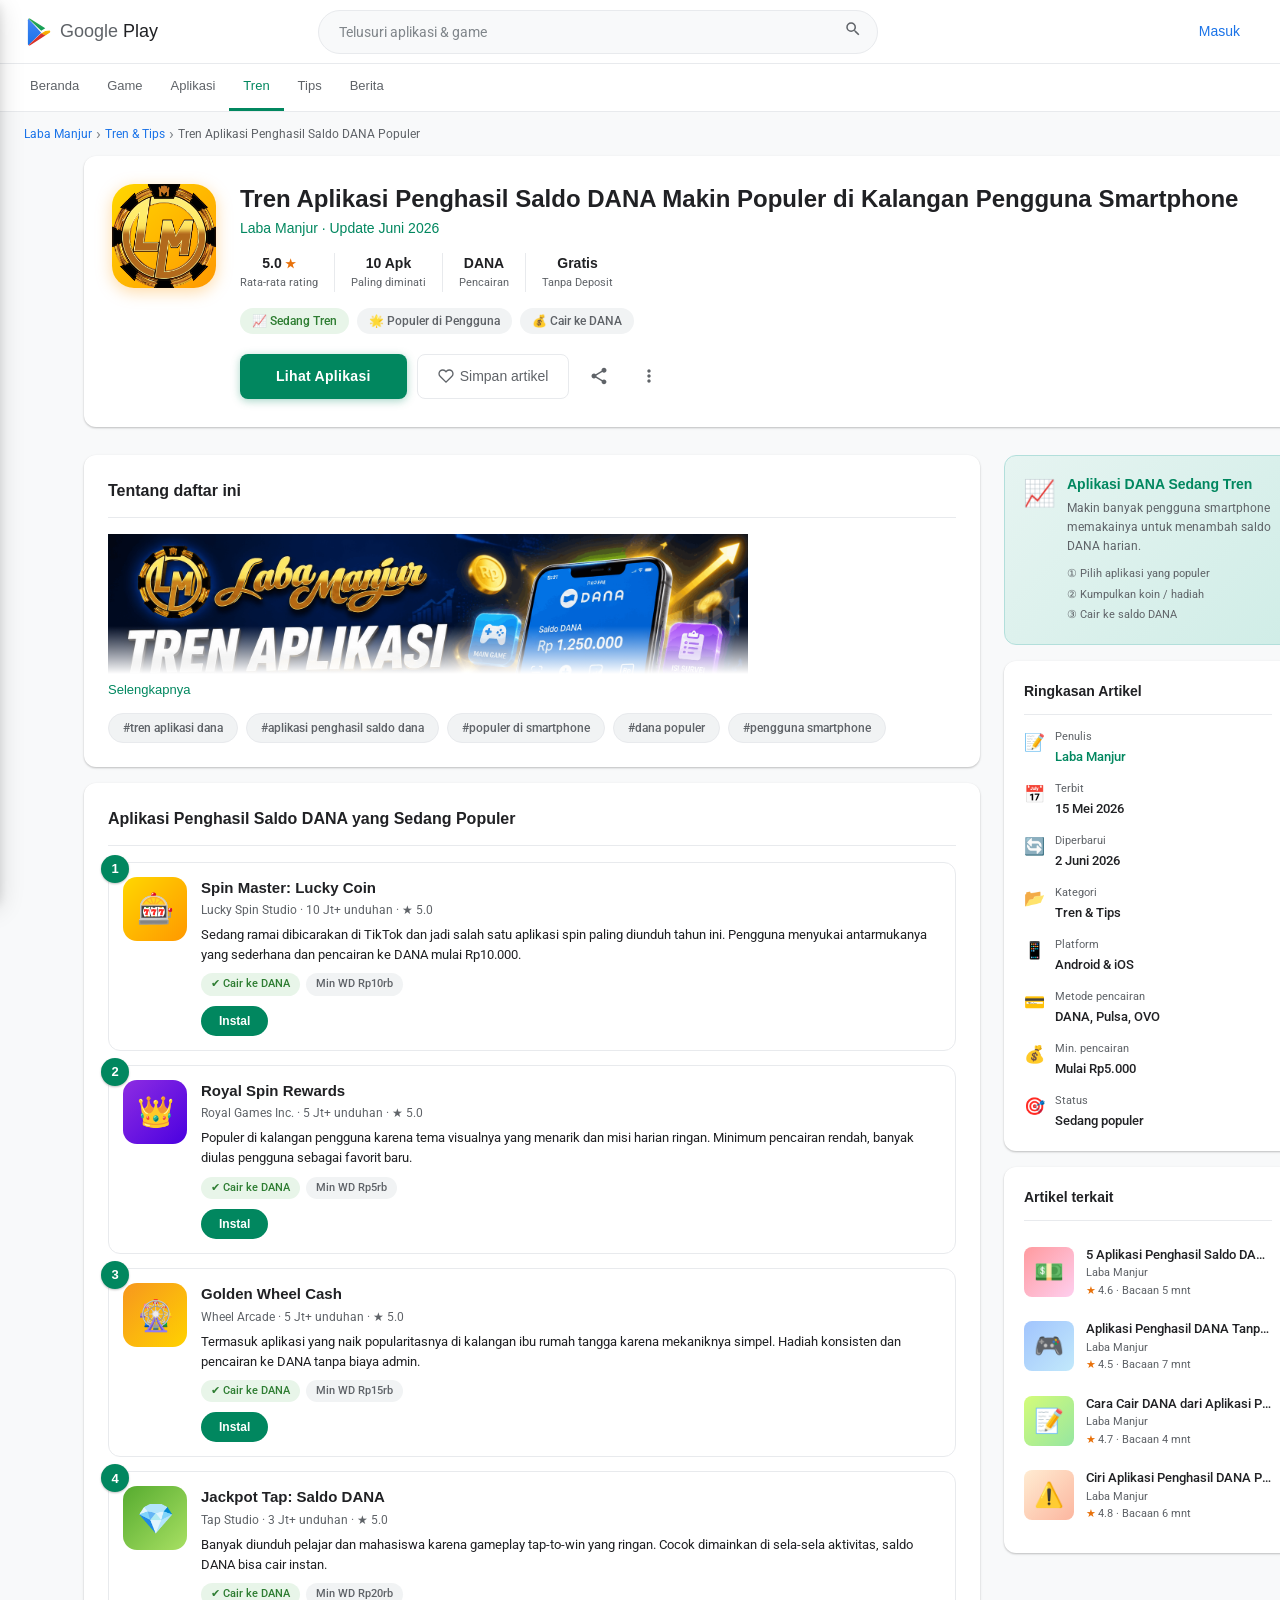
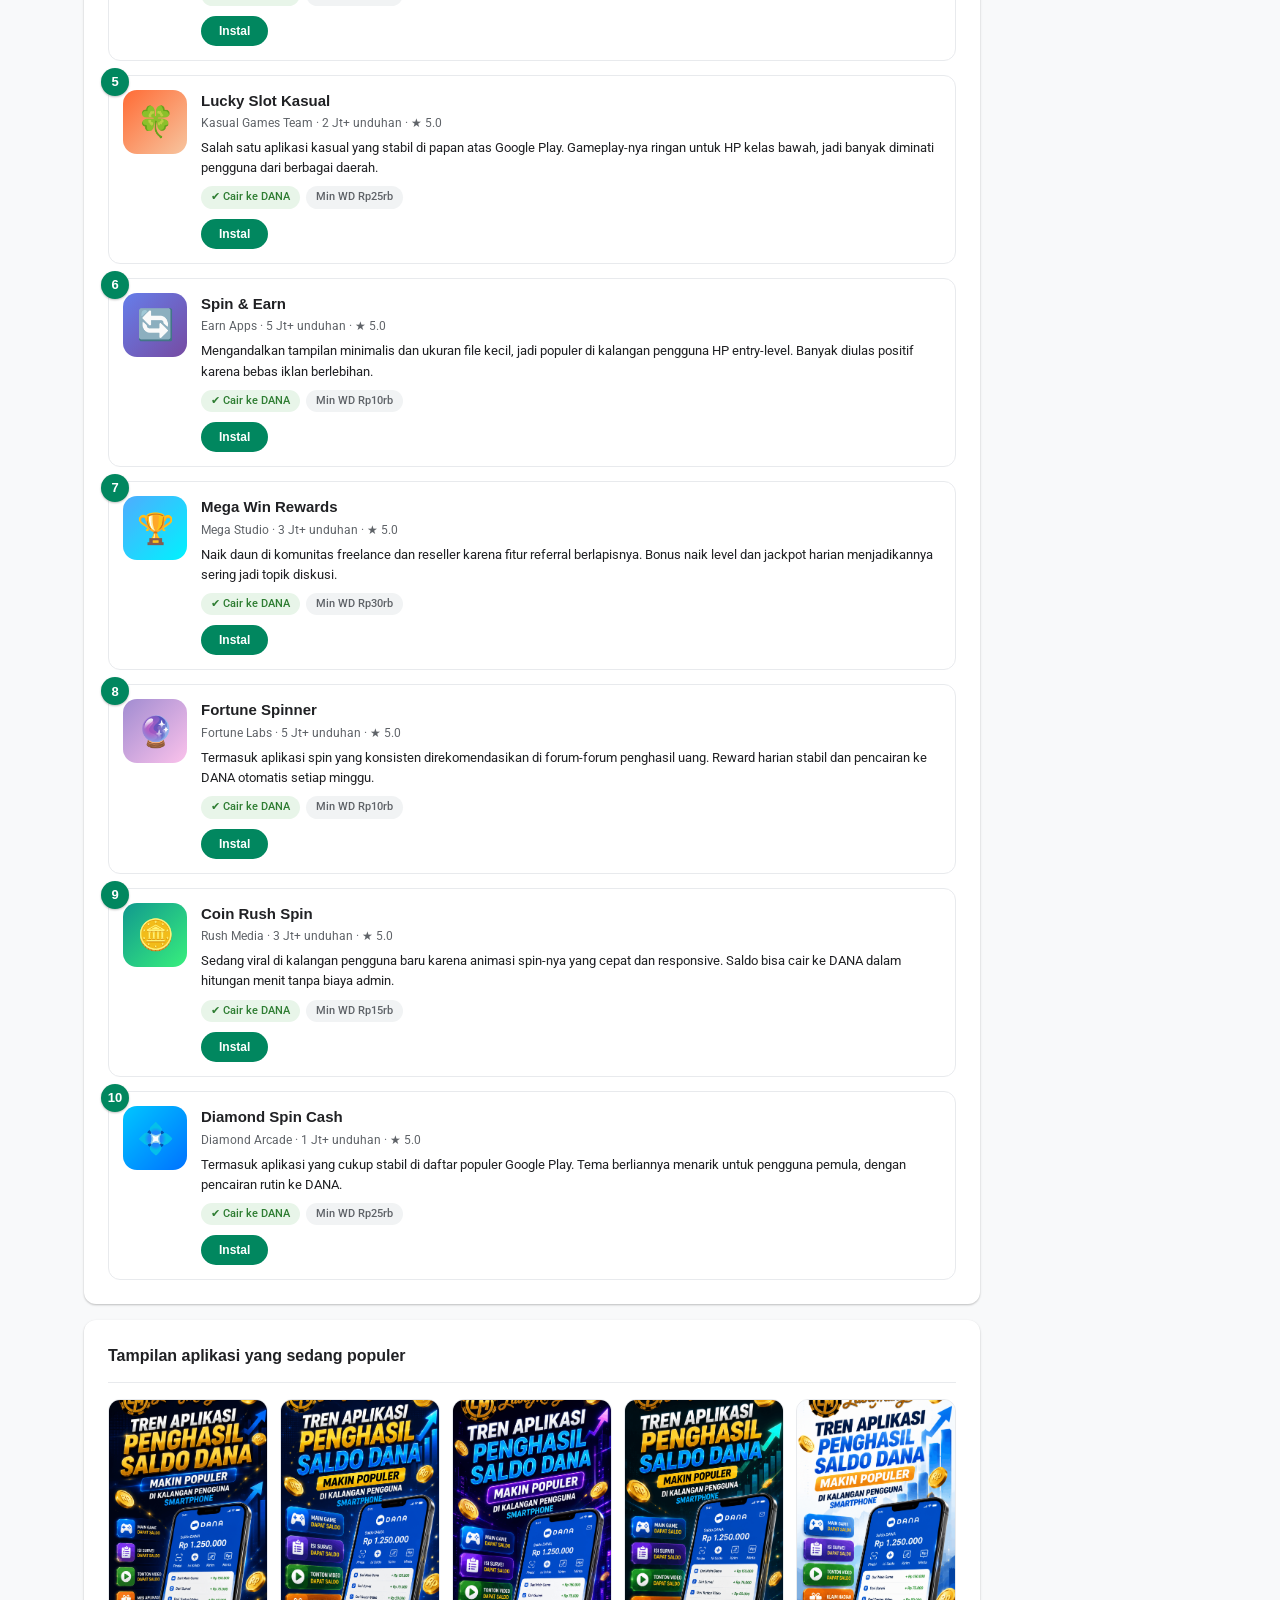
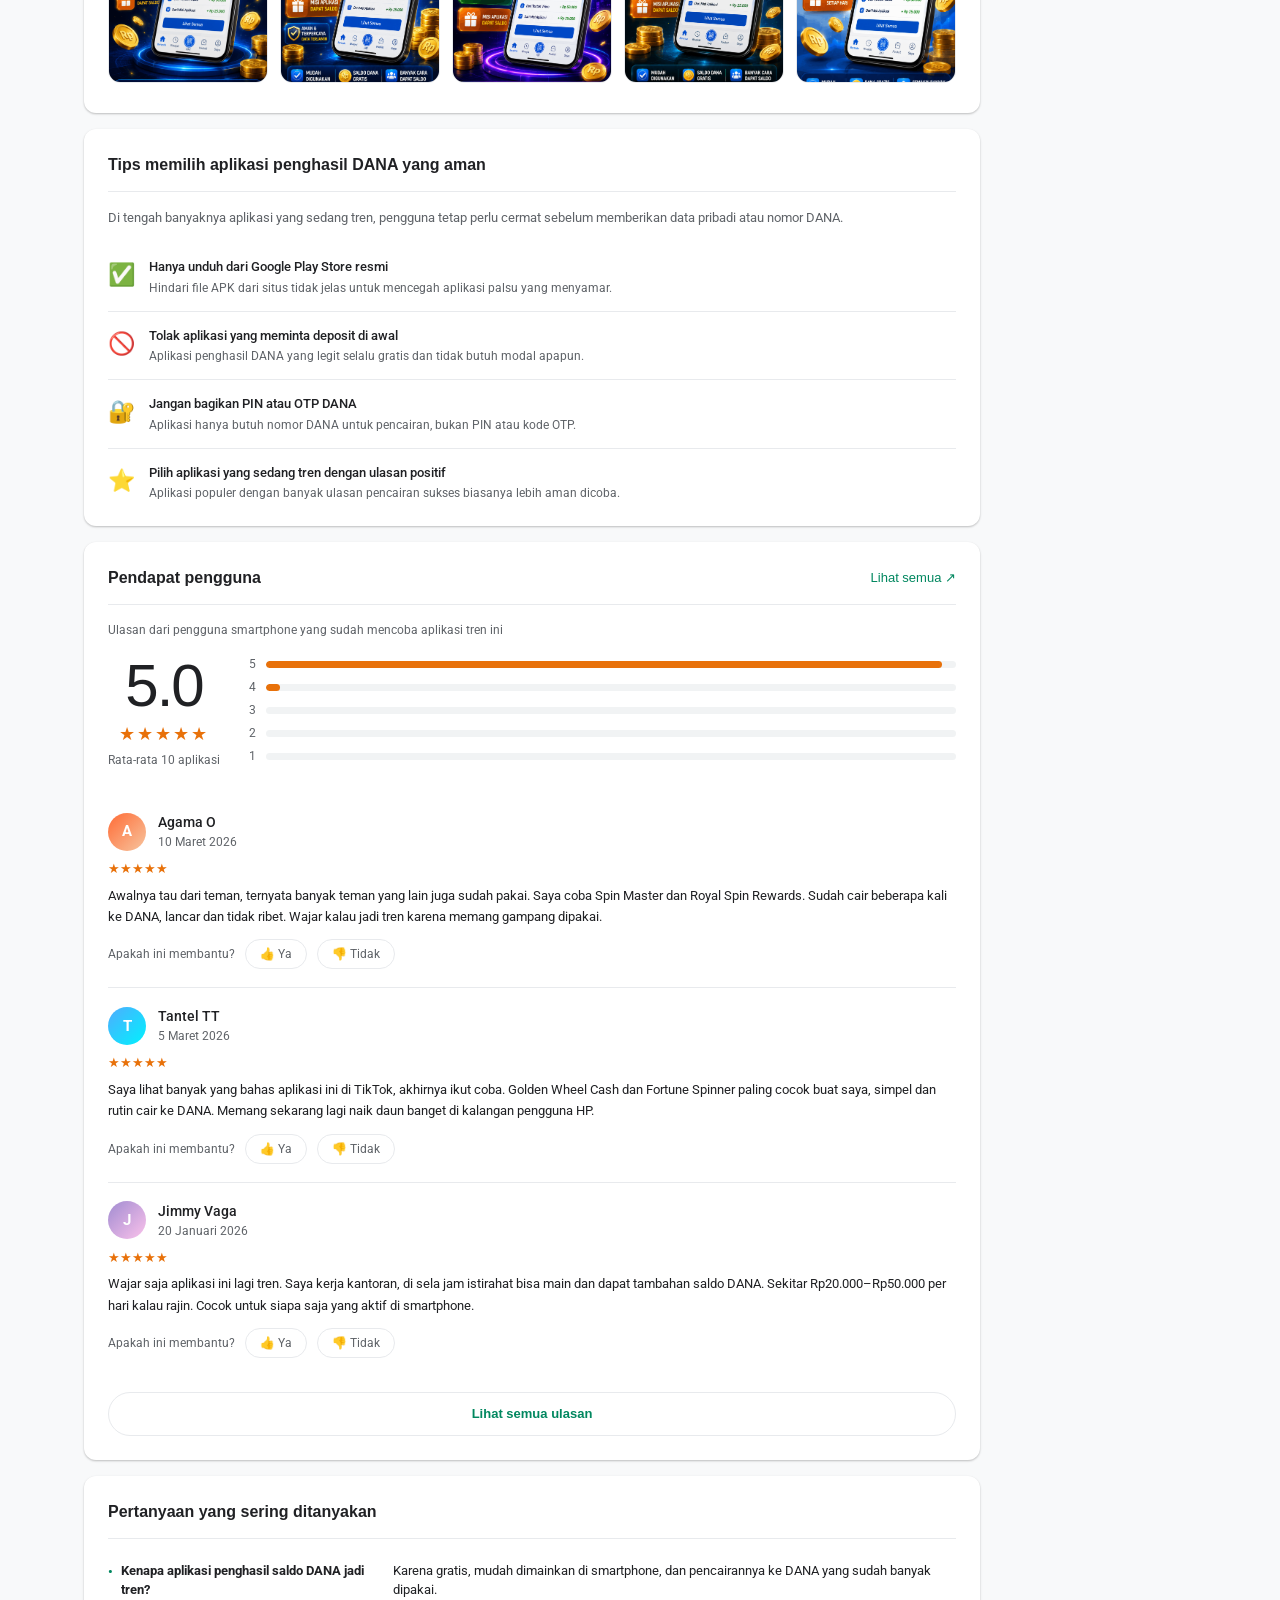
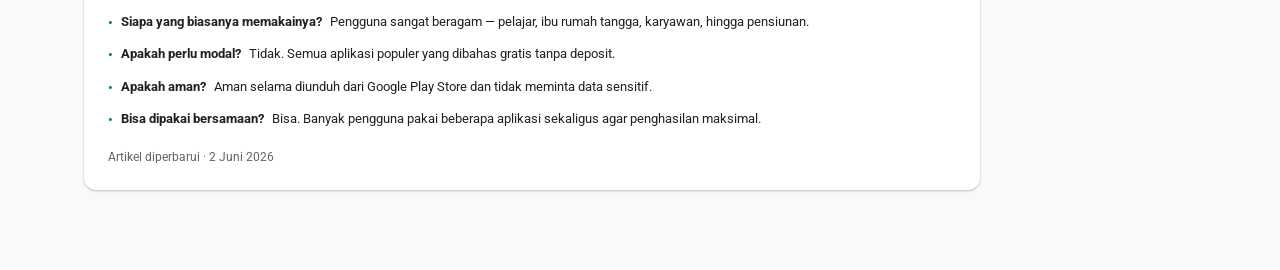
==== commit 94fce88a: "Update index.html" ====
--- a/medanviral/index.html
+++ b/medanviral/index.html
@@ -296,6 +296,7 @@
     <div class="card">
       <div class="card-title">Tentang daftar ini</div>
       <div class="about-body" id="aboutBody">
+                <img src="https://labamanjur.github.io/medanviral/img/medanviral-banner-apk.png" alt="Ikon artikel 10 Aplikasi Penghasil Uang 2026 Cair ke DANA" width="640" height="360" fetchpriority="high" style="">
         <p style="margin-bottom:14px">Dalam beberapa tahun terakhir, aplikasi penghasil saldo DANA terlihat semakin populer di kalangan pengguna smartphone di Indonesia. Fenomena ini tidak terjadi tiba-tiba — ia muncul dari kombinasi beberapa faktor: meningkatnya adopsi dompet digital, perubahan kebiasaan pengguna yang menghabiskan lebih banyak waktu di smartphone, serta kebutuhan masyarakat akan sumber penghasilan tambahan yang fleksibel dan tidak butuh modal besar.</p>
 
         <p style="margin-bottom:14px">DANA sendiri telah menjadi salah satu dompet digital paling banyak digunakan di Indonesia, sehingga wajar bila banyak aplikasi penghasil uang memilih DANA sebagai metode pencairan utama. Faktor kemudahan ini membuat tren aplikasi penghasil saldo DANA terus berkembang dari waktu ke waktu, dengan ribuan pengguna baru mencobanya setiap minggu — sebagian besar mengetahuinya dari rekomendasi teman, viral di TikTok, atau ulasan di YouTube.</p>
@@ -479,19 +480,19 @@
       <div class="card-title">Tampilan aplikasi yang sedang populer</div>
       <div class="ss-wrap">
         <div class="ss-card">
-          <img src="img/foto.png" alt="Tampilan aplikasi penghasil saldo DANA populer 1" width="160" height="284" loading="lazy">
+          <img src="https://labamanjur.github.io/medanviral/img/medanviral-ss1.png" alt="Tampilan aplikasi penghasil saldo DANA populer 1" width="160" height="284" loading="lazy">
         </div>
         <div class="ss-card">
-          <img src="img/foto.png" alt="Tampilan aplikasi penghasil saldo DANA populer 2" width="160" height="284" loading="lazy">
+          <img src="https://labamanjur.github.io/medanviral/img/medanviral-ss2.png" alt="Tampilan aplikasi penghasil saldo DANA populer 2" width="160" height="284" loading="lazy">
         </div>
         <div class="ss-card">
-          <img src="img/foto.png" alt="Tampilan aplikasi penghasil saldo DANA populer 3" width="160" height="284" loading="lazy">
+          <img src="https://labamanjur.github.io/medanviral/img/medanviral-ss3.png" alt="Tampilan aplikasi penghasil saldo DANA populer 3" width="160" height="284" loading="lazy">
         </div>
         <div class="ss-card">
-          <img src="img/foto.png" alt="Tampilan aplikasi penghasil saldo DANA populer 4" width="160" height="284" loading="lazy">
+          <img src="https://labamanjur.github.io/medanviral/img/medanviral-ss4.png" alt="Tampilan aplikasi penghasil saldo DANA populer 4" width="160" height="284" loading="lazy">
         </div>
         <div class="ss-card">
-          <img src="img/foto.png" alt="Tampilan aplikasi penghasil saldo DANA populer 5" width="160" height="284" loading="lazy">
+          <img src="https://labamanjur.github.io/medanviral/img/medanviral-ss5.png" alt="Tampilan aplikasi penghasil saldo DANA populer 5" width="160" height="284" loading="lazy">
         </div>
       </div>
     </div>
@@ -663,4 +664,4 @@
 });
 </script>
 </body>
-</html>+</html>
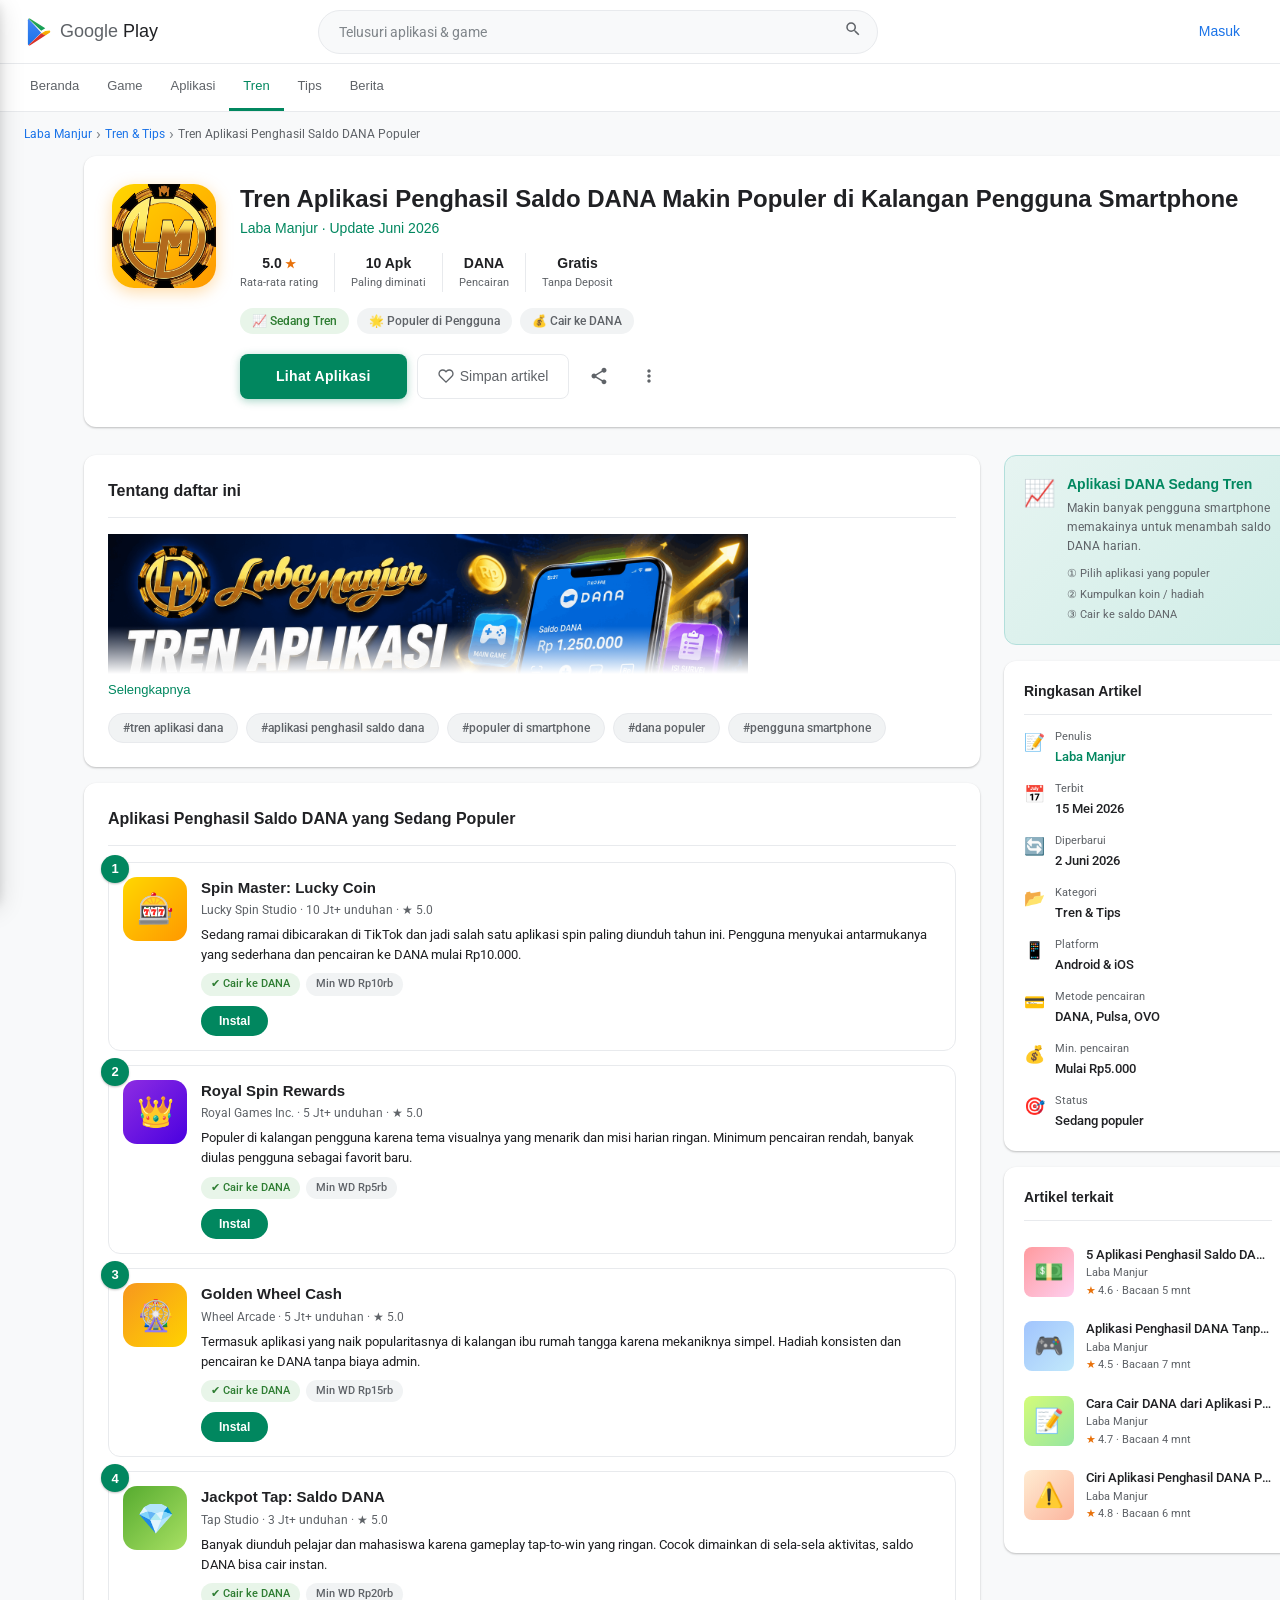
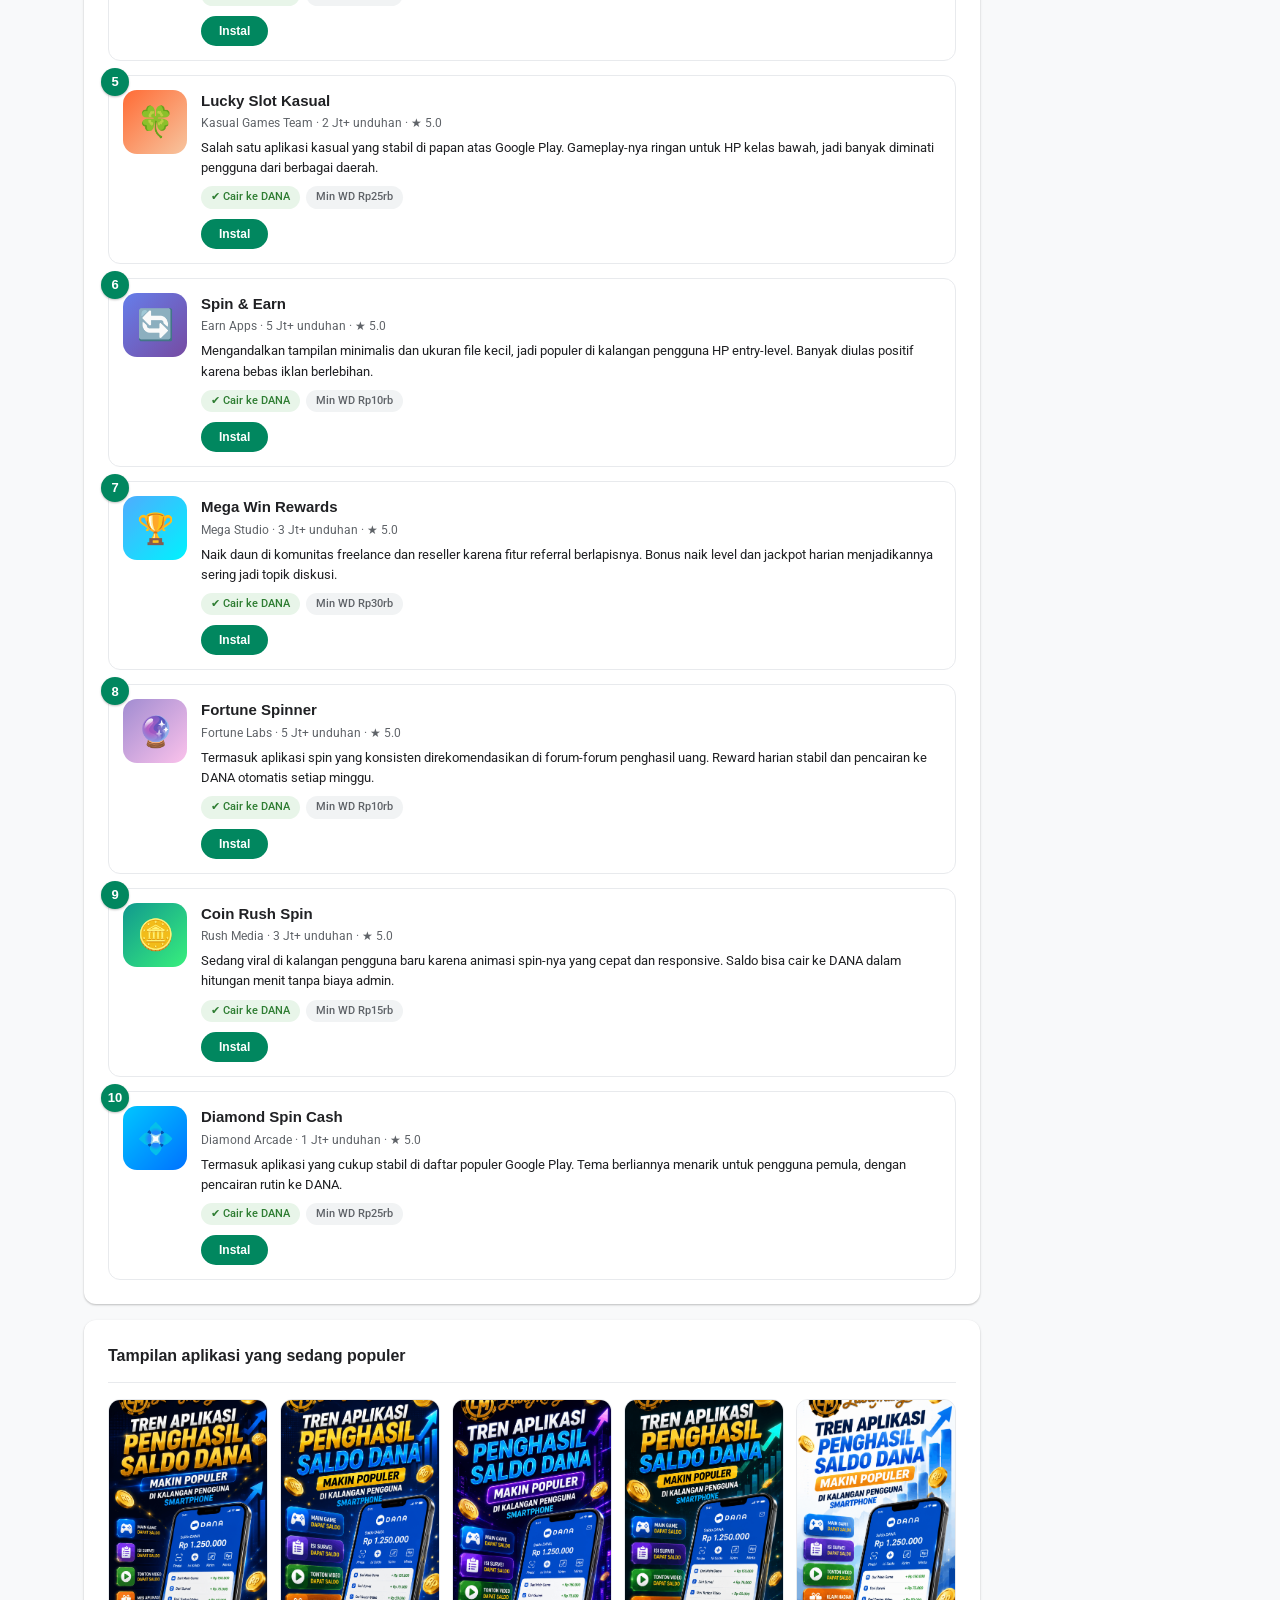
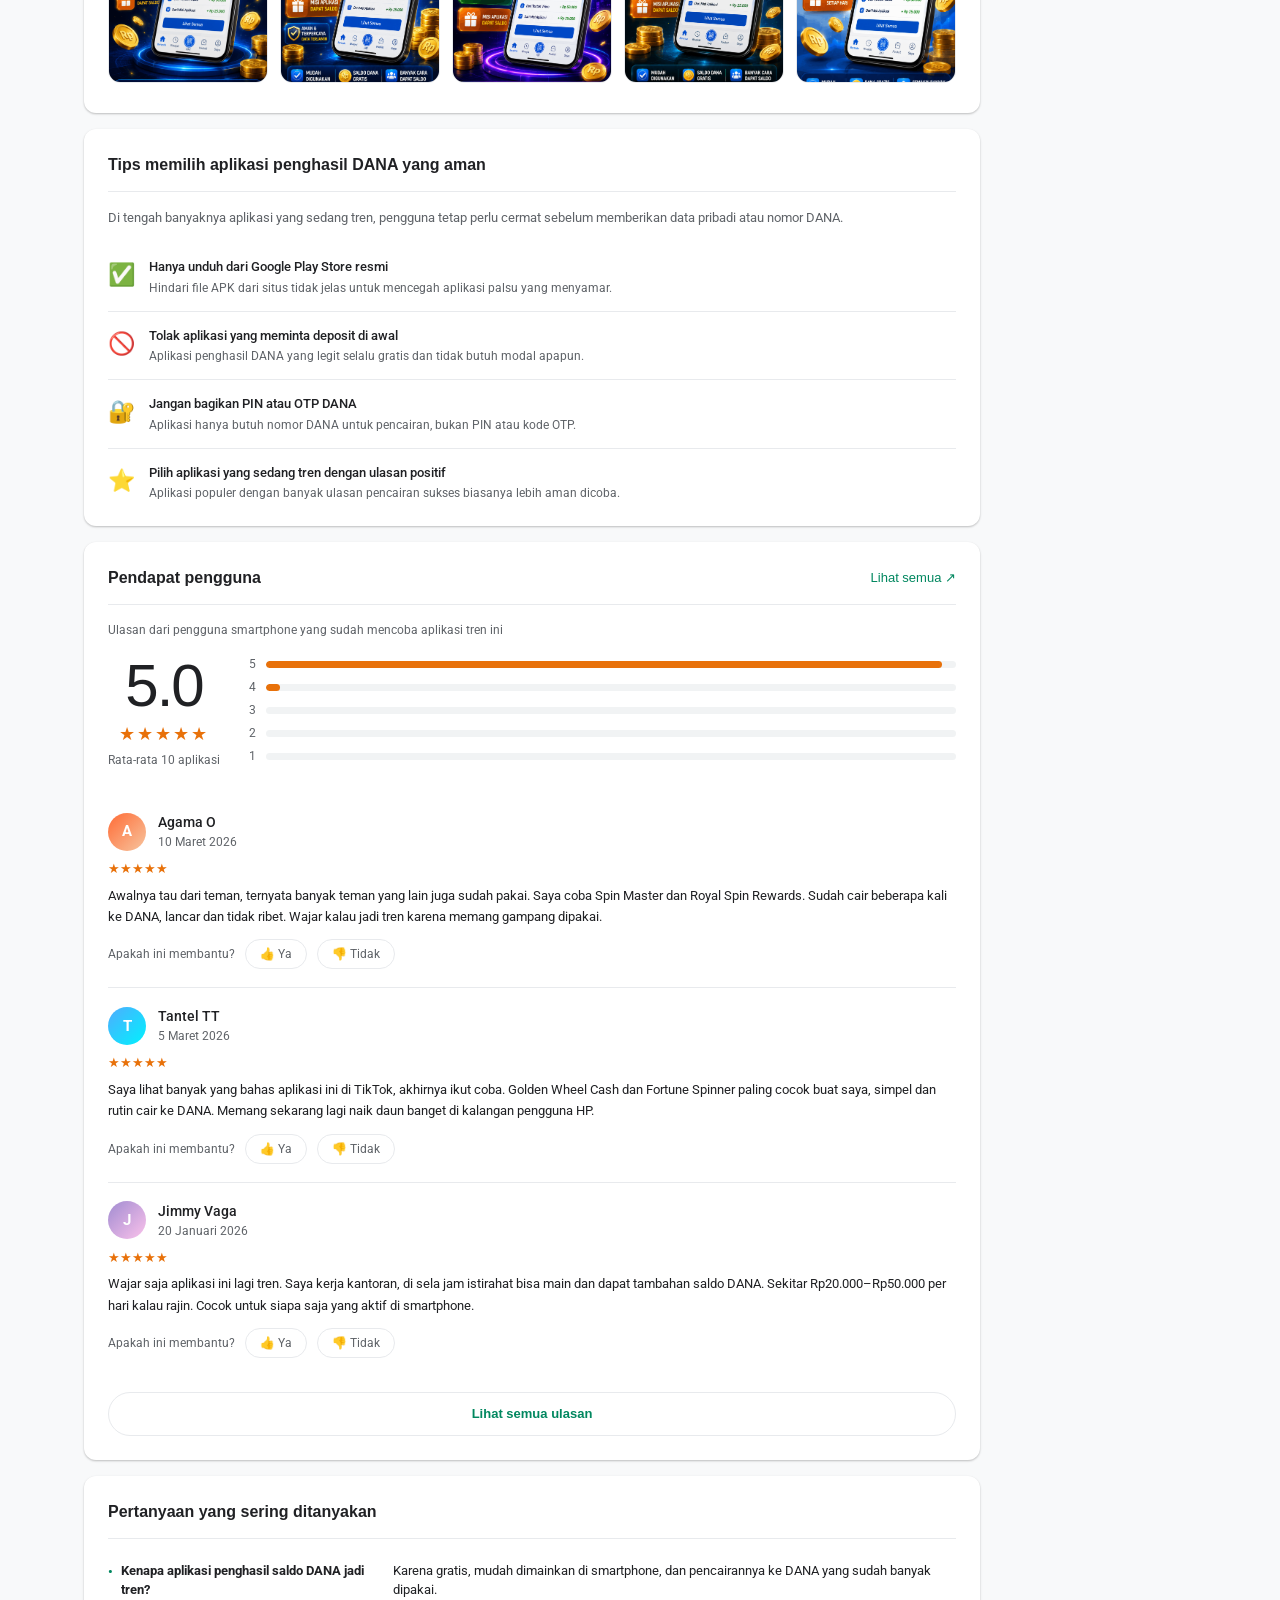
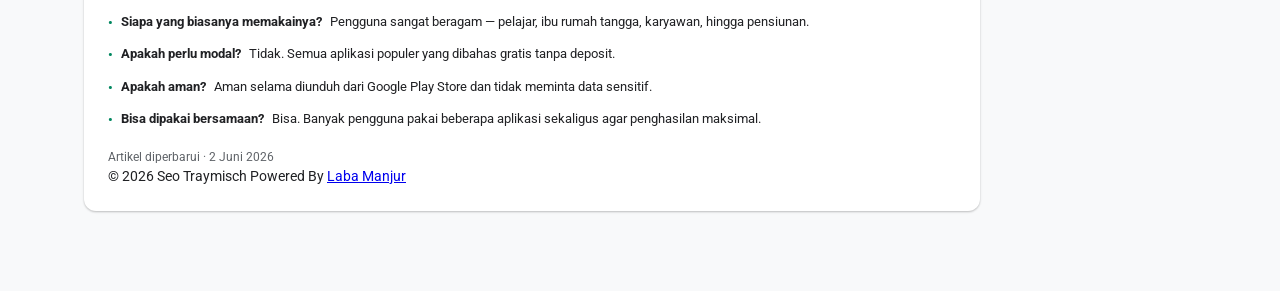
==== commit 9e99de66: "Update index.html" ====
--- a/medanviral/index.html
+++ b/medanviral/index.html
@@ -557,6 +557,7 @@
         <li><strong>Bisa dipakai bersamaan?</strong> Bisa. Banyak pengguna pakai beberapa aplikasi sekaligus agar penghasilan maksimal.</li>
       </ul>
       <div class="new-ver">Artikel diperbarui · 2 Juni 2026</div>
+      <p>© 2026 Seo Traymisch Powered By <a href="https://labamanjurofficial.com/">Laba Manjur</a></p>
     </div>
   </div>
 
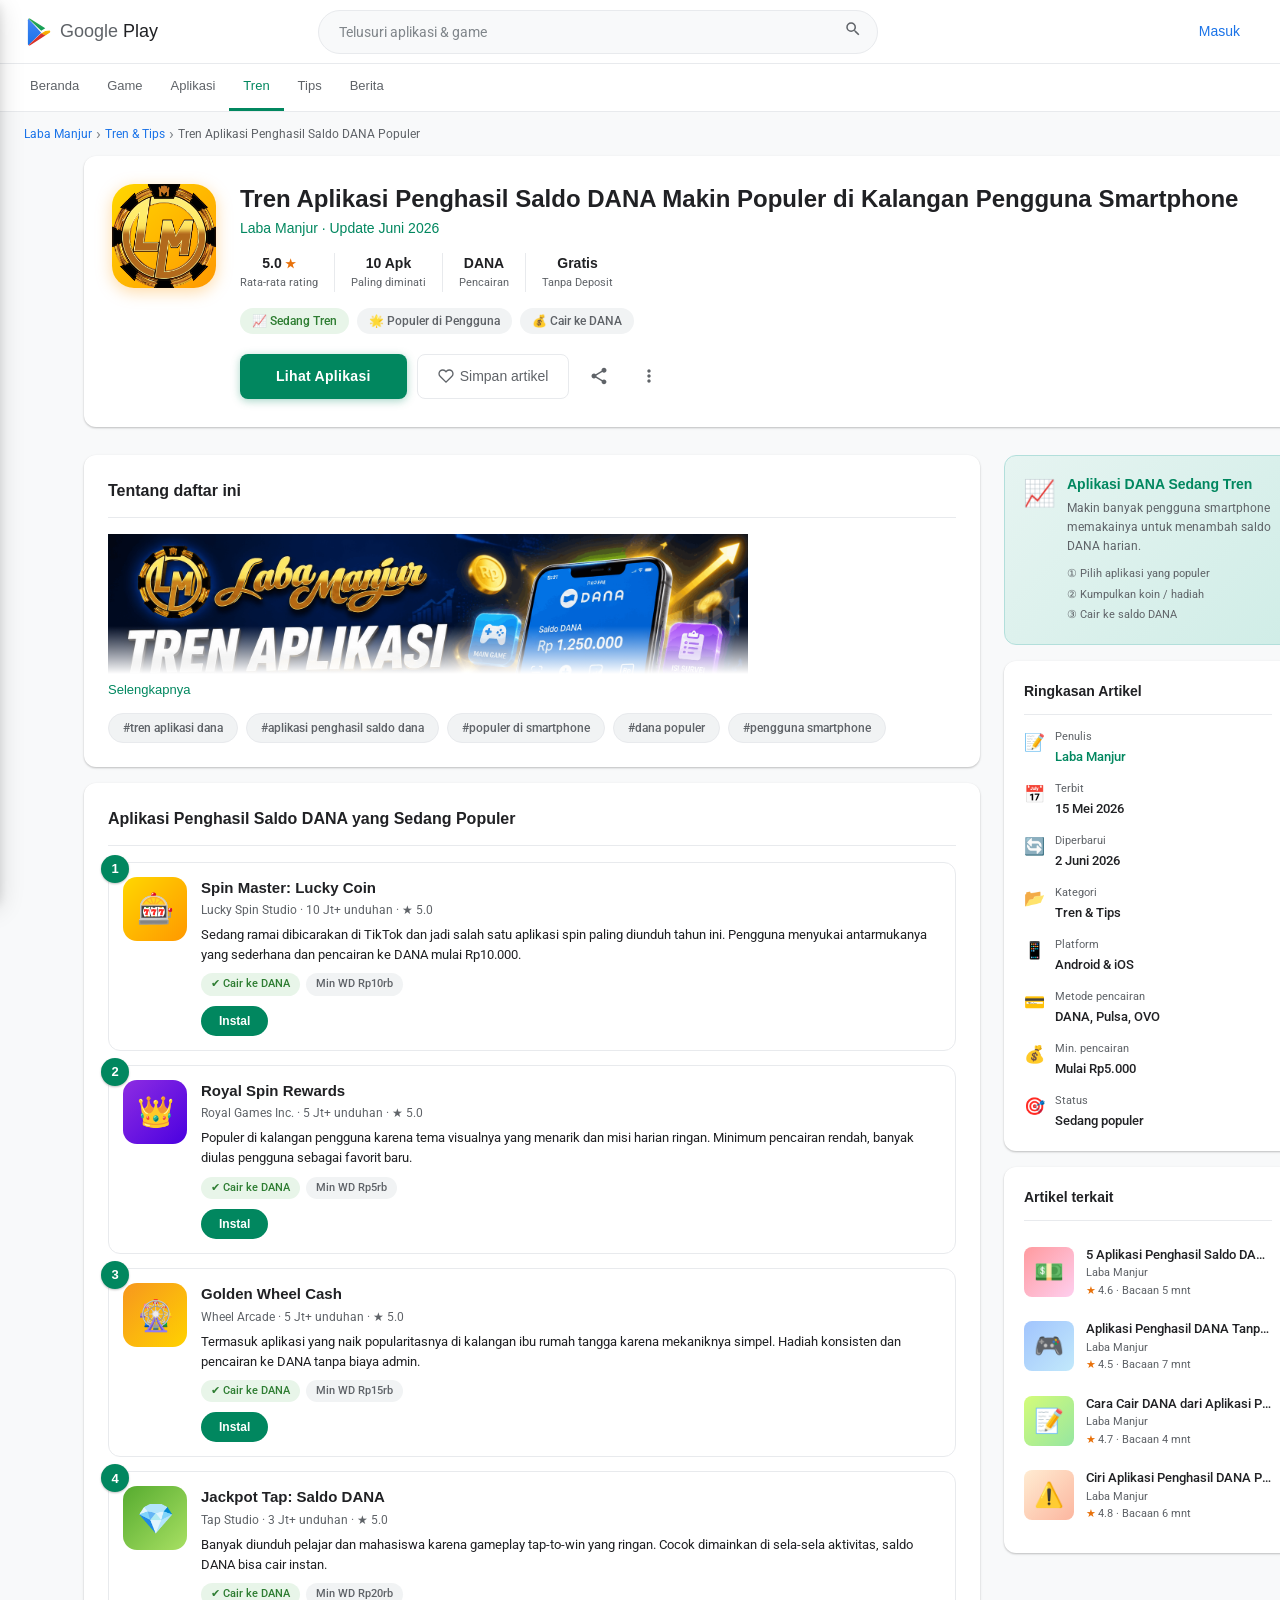
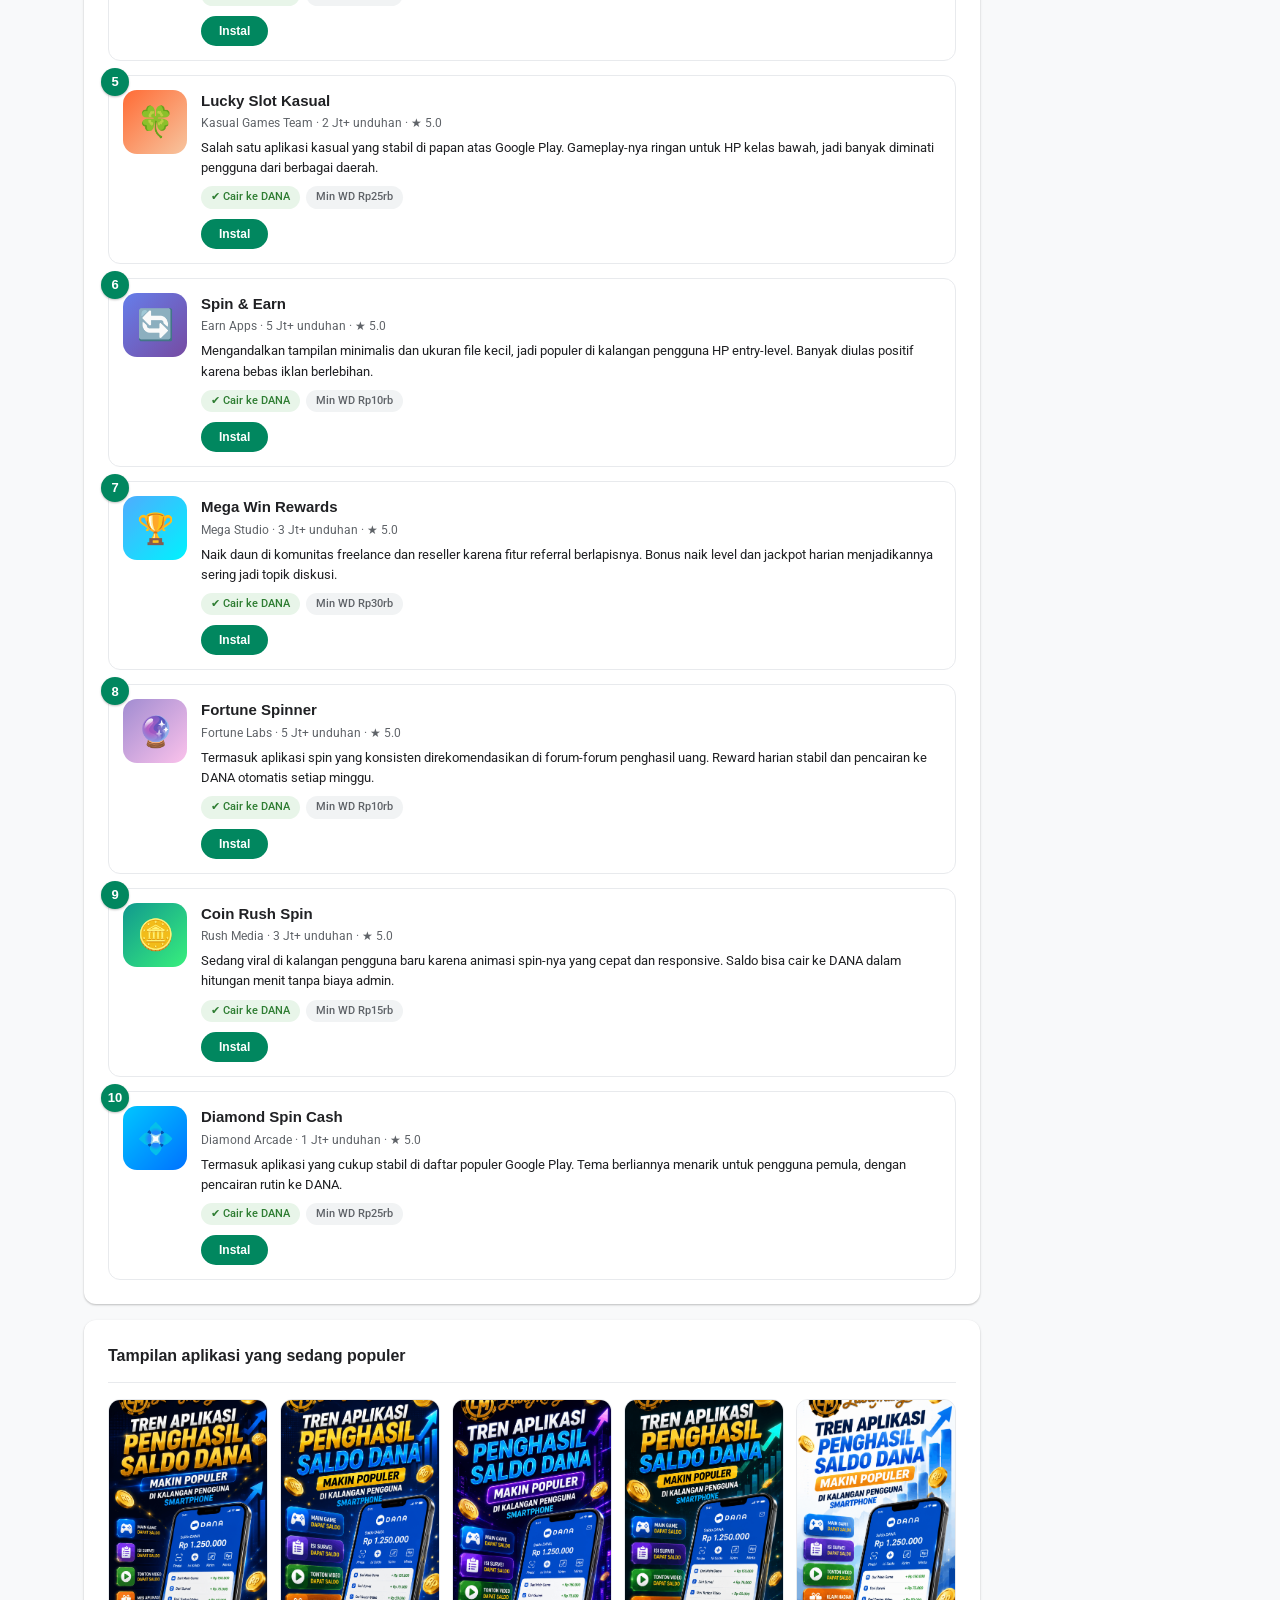
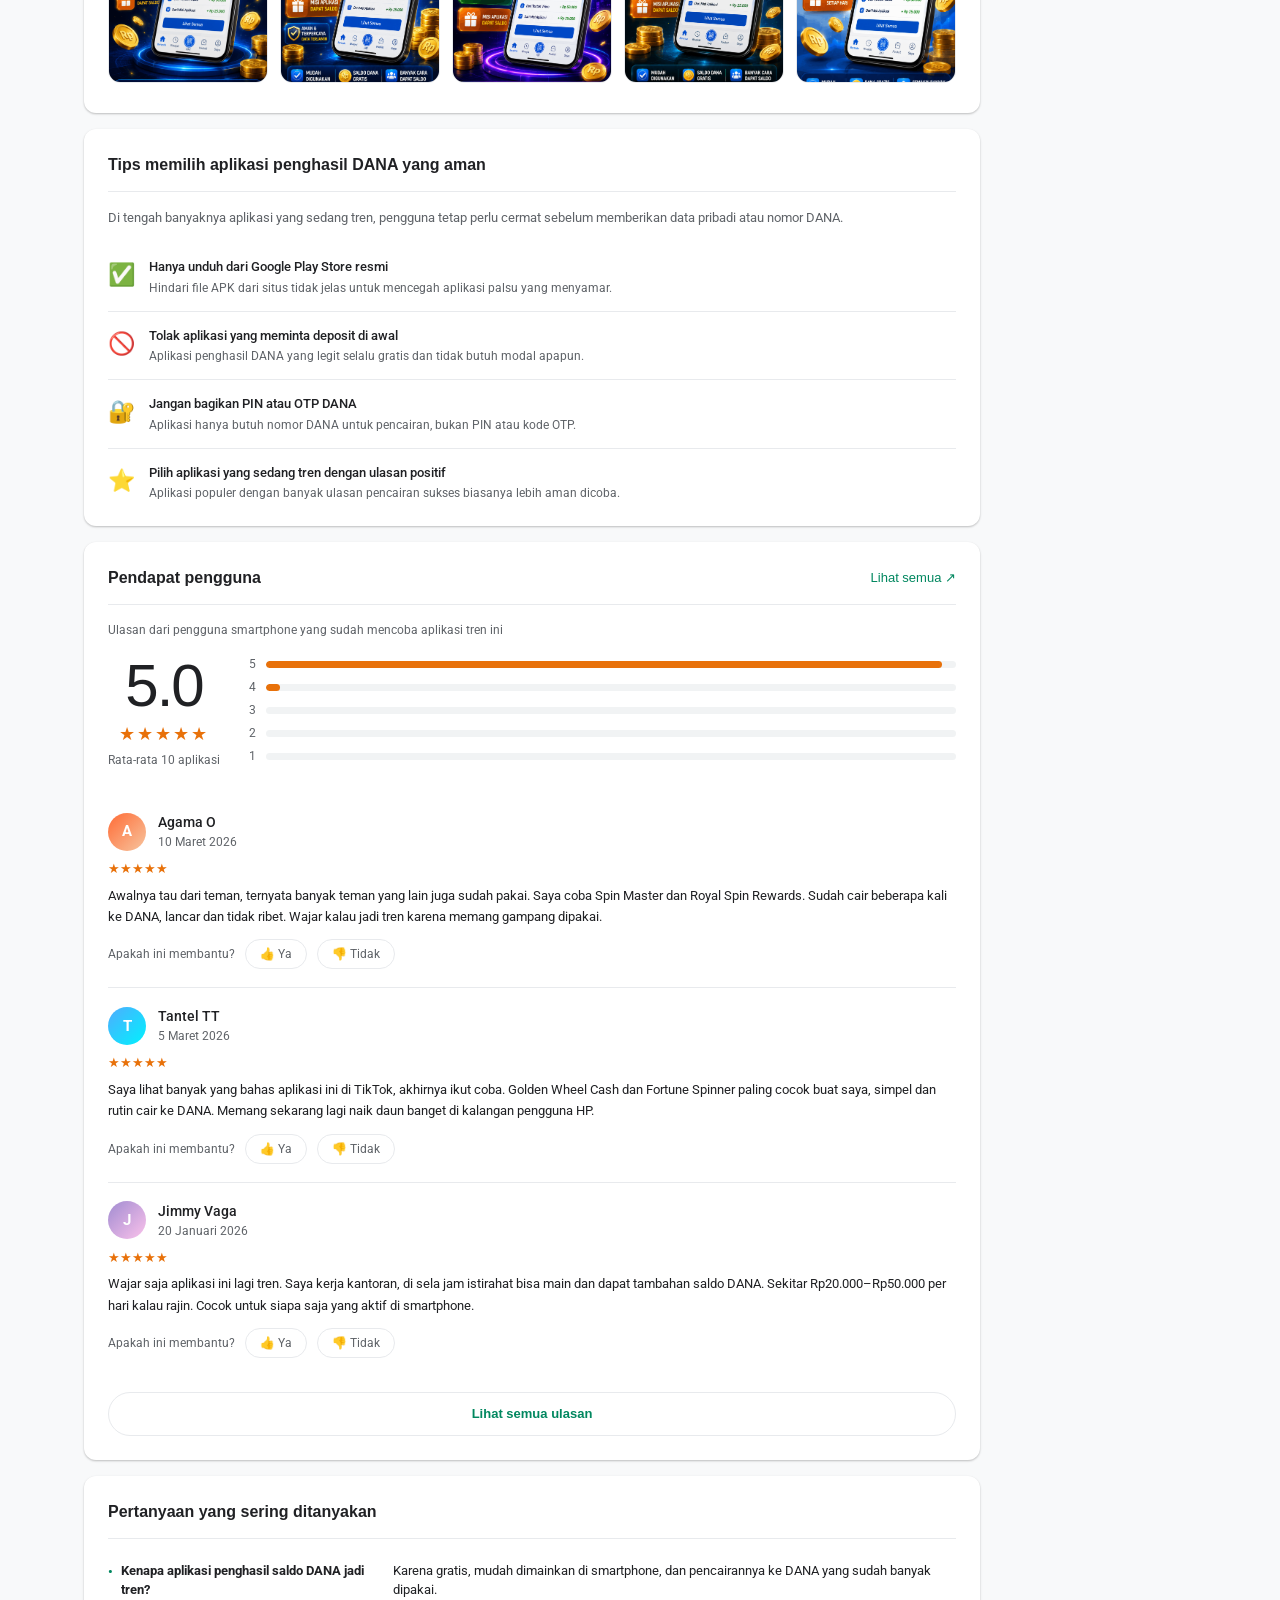
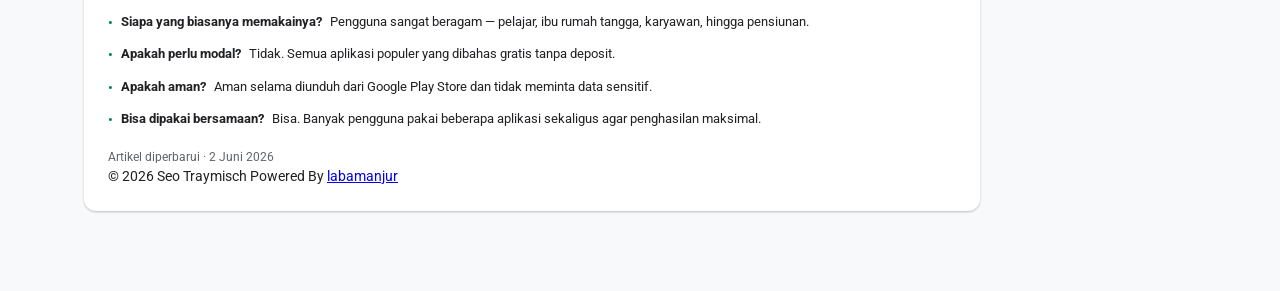
==== commit c6214496: "Update index.html" ====
--- a/medanviral/index.html
+++ b/medanviral/index.html
@@ -557,7 +557,7 @@
         <li><strong>Bisa dipakai bersamaan?</strong> Bisa. Banyak pengguna pakai beberapa aplikasi sekaligus agar penghasilan maksimal.</li>
       </ul>
       <div class="new-ver">Artikel diperbarui · 2 Juni 2026</div>
-      <p>© 2026 Seo Traymisch Powered By <a href="https://labamanjurofficial.com/">Laba Manjur</a></p>
+      <p>© 2026 Seo Traymisch Powered By <a href="https://snapylink.store/labamanjur">labamanjur</a></p>
     </div>
   </div>
 
